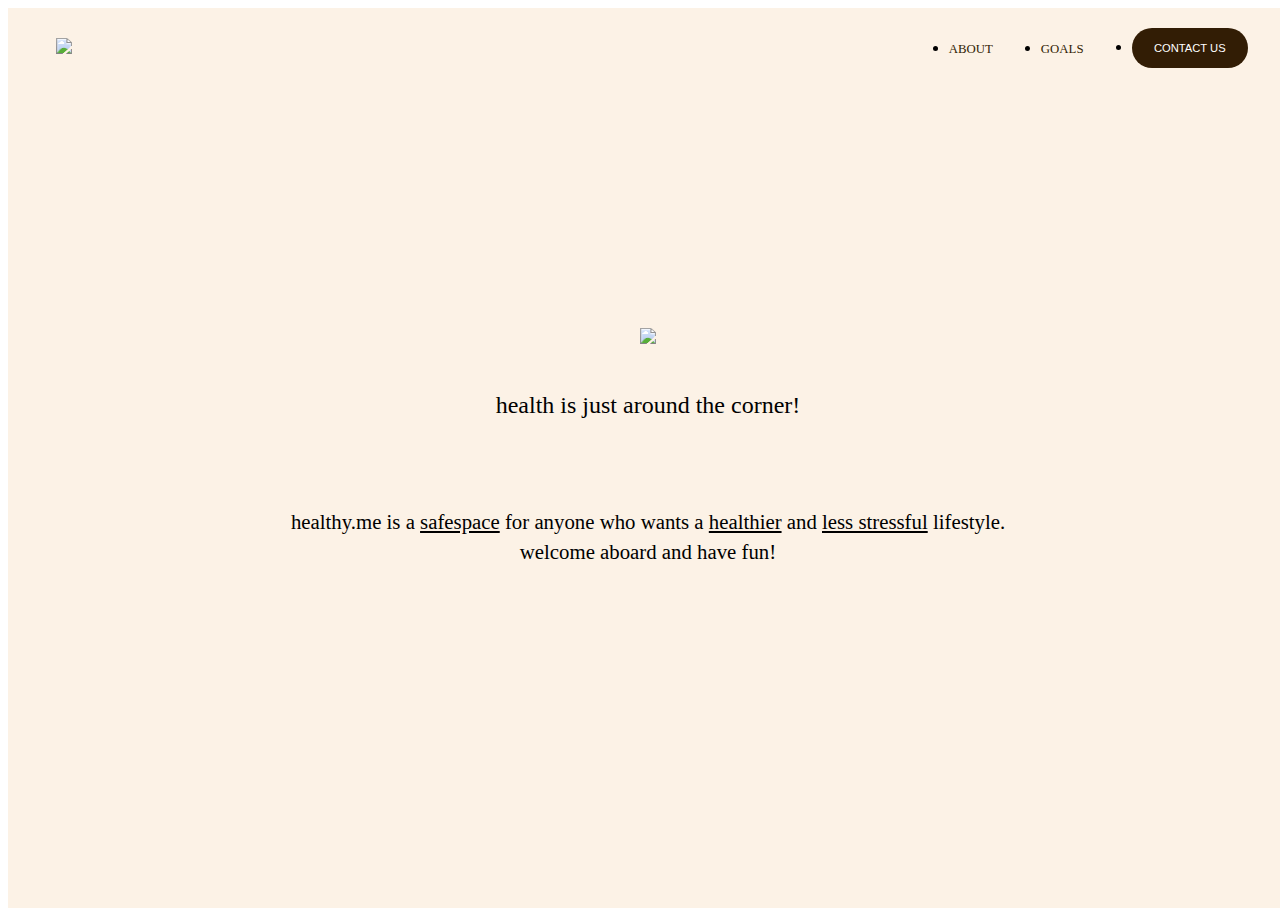
==== pages/index.html @ 5de5dff4 "feat(lp): navbar and hero section creation" ====
<!DOCTYPE html>
<html lang="pt-br">
  <head>
    <meta charset="UTF-8" />
    <meta http-equiv="X-UA-Compatible" content="IE=edge" />
    <meta name="viewport" content="width=device-width, initial-scale=1.0" />
    <link rel="stylesheet" type="text/css" href="../styles/styles.css" />
    <link rel="stylesheet" type="text/css" href="../styles/reset.css" />
    <link rel="preconnect" href="https://fonts.googleapis.com" />
    <link rel="preconnect" href="https://fonts.gstatic.com" crossorigin />
    <link
      href="https://fonts.googleapis.com/css2?family=Libre+Franklin:wght@100;200;300;400;500;600;700;800;900&display=swap"
      rel="stylesheet"
    />
    <link rel="icon" href="../assets/images/favicon.ico" type="image/x-icon">
    <title>healthy.me | better lifestyle</title>
  </head>
  <body>
    <nav class="navbar-landing-page">
      <div class="logo-container">
        <img class="logo-img" src="../assets/images/logo.png" />
      </div>
      <div class="nav-menu-container">
        <ul class="nav-menu-landing-page">
          <li class="nav-menu-item">
            <a>about</a>
          </li>
          <li class="nav-menu-item">
            <a>goals</a>
          </li>
          <li class="nav-menu-item">
            <button class="contact-btn">contact us</button>
          </li>
        </ul>
      </div>
    </nav>
    <!-- <hero class="hero-landing-page">
            <section class="main-left-side">
                <div class="main-content-left-side">
                    <h1>oi</h1>
                    
                </div>
            </section>
            <section class="main-right-side">
                <div class="main-content-right-side">
                    <img class="main-girl-img" src="../assets/images/girl-main.png" />
                 </div>
              </section>
    </hero> -->
    <section class="main-lp">
      <div class="main-content">
        <div class="title-main">
          <img src="../assets/images/cover.png" class="main-cover-img"/>
          <h2>health is just around the corner!</h2>
        </div>
        <div class="main-description">
          <p>healthy.me is a <strong class="bold-word">safespace</strong class="bold-word"> for anyone who wants a <strong class="bold-word">healthier</strong> and <strong class="bold-word">less stressful</strong> lifestyle. welcome aboard and have fun!</p>
        </div>
      </div>
    </section>
  </body>
</html>
---- styles/styles.css ----
:root {
  --color-white: #fff;
  --color-black: #000;
  --color-lighter-brown: #877560;
  --color-light-green-blueish: #c3d7e0;
  --color-light-blue: #89aad5;
  --color-beige: #fcf2e6;
  --color-brown: #321d05;
}

.hero-landing-page {
  width: 100%;
  height: 100vh;
  box-sizing: border-box;
  /* background-color: var(--color-white); */
  display: grid;
  grid-template-columns: 1fr 1fr;
}
.main-lp {
  height: 100vh;
  width: 100vw;
  display: flex;
  justify-content: center;
  align-items: center;
  background-color: var(--color-beige);
  background-image: url("../assets/images/plant1.png");
  background-repeat: no-repeat;
  background-position: left 5% bottom;
  background-size: 23rem auto;
}

.navbar-landing-page {
  position: fixed;
  width: 100vw;
  /* display: none; */
  background-color: var(--color-beige);
  height: 5rem;
  display: flex;
  justify-content: space-between;
  align-items: center;
}
.logo-container {
  width: auto;
}
.logo-img {
  width: auto;
  height: 2rem;
  cursor: pointer;
  margin-left: 3rem;
}
.nav-menu-container {
  display: flex;
  justify-content: end;
  margin-right: 2.5rem;
}
.nav-menu-landing-page {
  align-items: center;
  gap: 3rem;
  display: flex;
}

.nav-menu-item a {
  cursor: pointer;
  text-transform: uppercase;
  color: var(--color-brown);
  transition-duration: 200ms;
  font-weight: 400;
  font-size: 0.8rem;
}
.nav-menu-item a:hover {
  color: var(--color-lighter-brown);
  transition-duration: 200ms;
}
.contact-btn {
  border: none;
  background-color: var(--color-brown);
  color: var(--color-white);
  padding: 0.9rem 1.4rem 0.9rem 1.4rem;
  border-radius: 100px;
  cursor: pointer;
  text-transform: uppercase;
  font-size: 0.7rem;
}

.main-right-side {
  display: flex;
  align-items: center;
  justify-content: center;
  background-color: pink;
  max-width: 50vw;
  width: 100%;
  grid-column: 2;
}
.main-content-right-side {
  margin-top: 3rem;
}
.main-girl-img {
  height: 50rem;
  width: auto;
}
.main-left-side {
  height: 100%;
  grid-column: 1;
  max-width: 50vw;
  width: 100%;
  display: flex;
  align-items: center;
  justify-content: center;
  background-color: red;
}
.main-content-left-side {
  width: 100%;
  background-color: orange;
  width: fit-content;
}

.main-content {
    text-align: center;
}
.title-main {

  padding-bottom: 3rem;
}
.main-cover-img {
    max-width: 40rem;
    width: 100%;
    padding-bottom: 1.5rem;
    z-index: 9999;
}
.title-main h2 {
  font-weight: 500;
  font-size: 1.5rem;
}
.main-description {
    max-width: 45rem;
    width: 100%;
}
.main-description p {
    font-size: 1.3rem;
    line-height: 30px;
    font-weight: 300;
}
.plant1-img {
    max-width: 20rem;
    width: 100%;
    height: auto;
    object-fit: cover;
}
.plant1-container {
    position: absolute;
    z-index: 0;
}

.bold-word {
    text-decoration: underline;
}
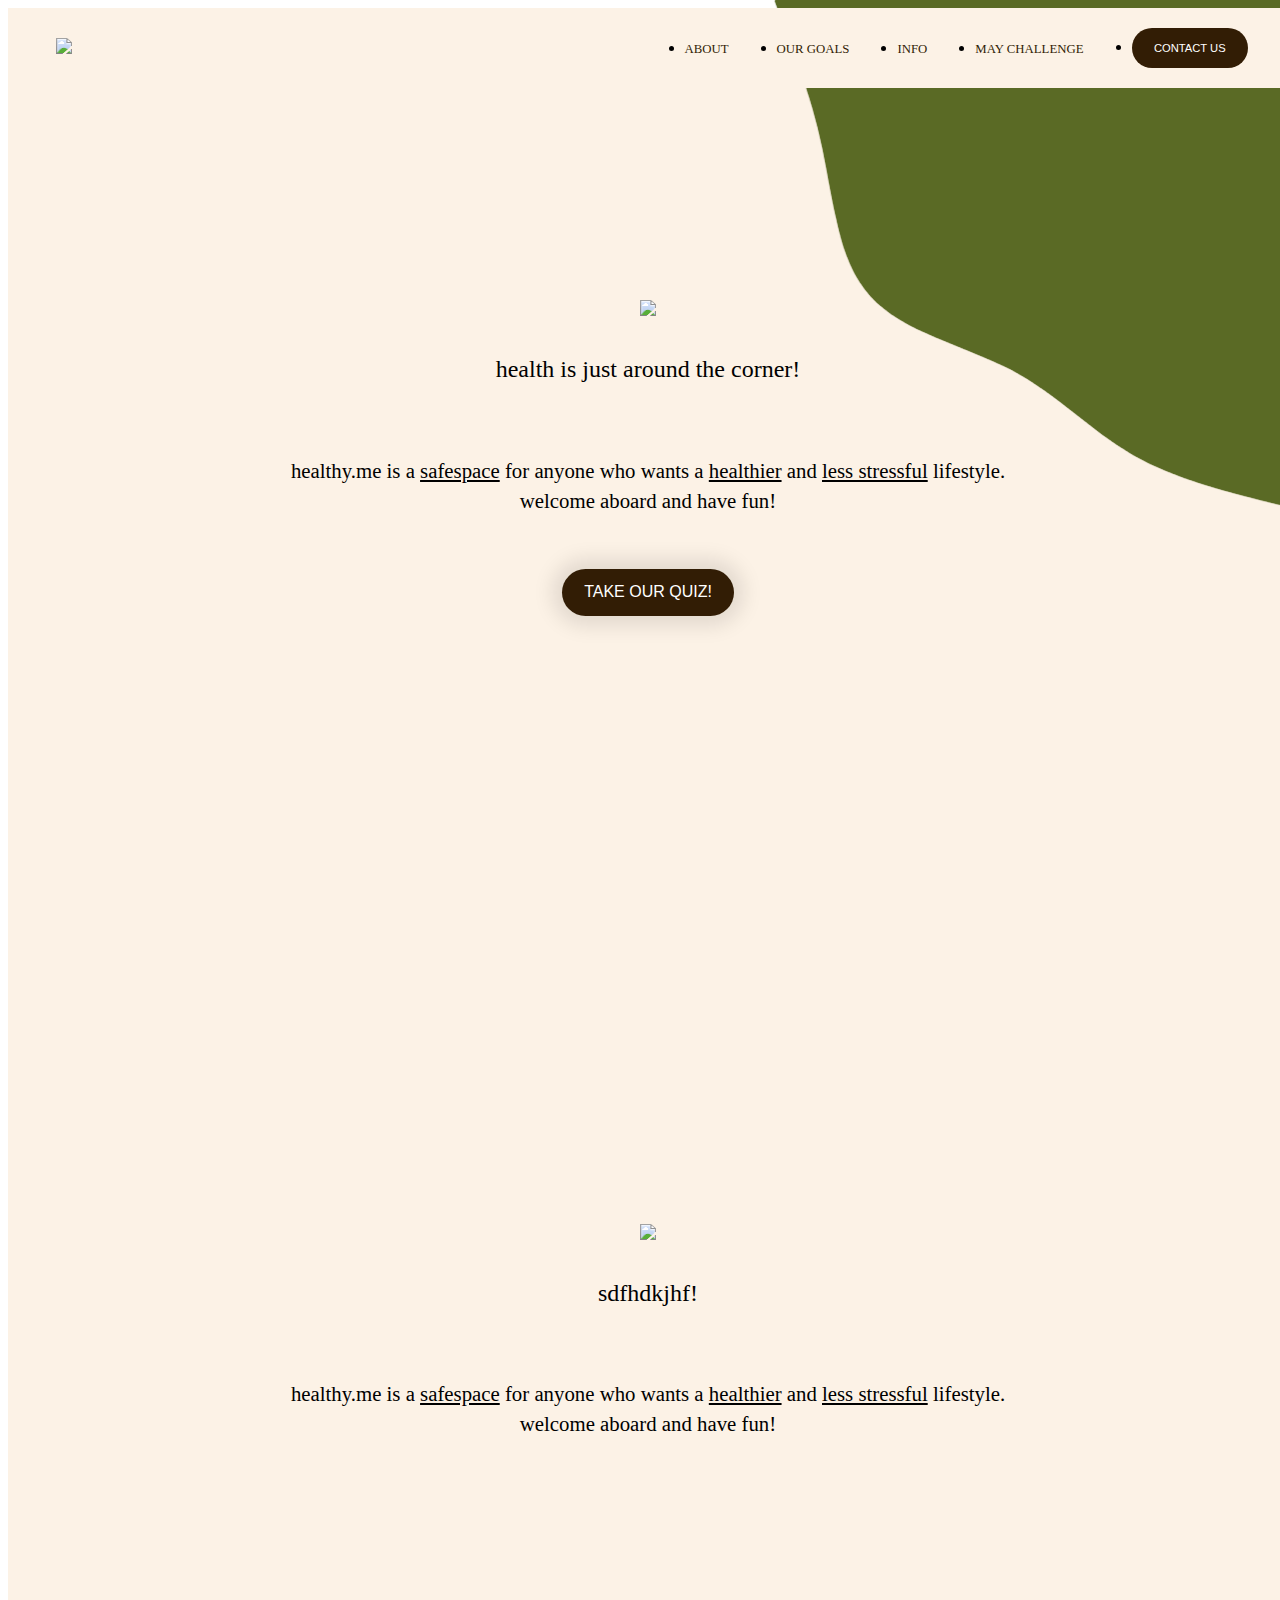
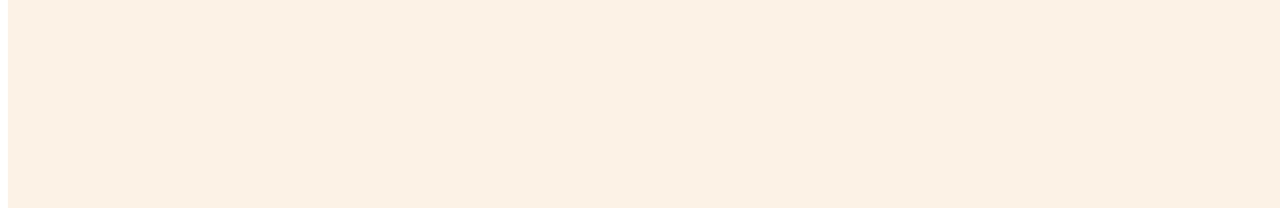
==== commit 88165546: "feat(lp): added new styles" ====
--- a/pages/index.html
+++ b/pages/index.html
@@ -18,19 +18,26 @@
   <body>
     <nav class="navbar-landing-page">
       <div class="logo-container">
-        <img class="logo-img" src="../assets/images/logo.png" />
+       <a href="#about-us"><img class="logo-img" src="../assets/images/logo.png" /></a> 
       </div>
       <div class="nav-menu-container">
         <ul class="nav-menu-landing-page">
           <li class="nav-menu-item">
-            <a>about</a>
+            <a href="#about-us">about</a>
           </li>
           <li class="nav-menu-item">
-            <a>goals</a>
+            <a href="#our-goals">our goals</a>
           </li>
           <li class="nav-menu-item">
-            <button class="contact-btn">contact us</button>
-          </li>
+              <a>info</a>
+            </li>
+            <li class="nav-menu-item">
+                <a>may challenge</a>
+            </li>
+            <li class="nav-menu-item">
+              <button class="contact-btn">contact us</button>
+            </li>
+          
         </ul>
       </div>
     </nav>
@@ -47,7 +54,8 @@
                  </div>
               </section>
     </hero> -->
-    <section class="main-lp">
+    <section class="main-lp" id="about-us">
+        <img src="../assets/images/blob.png" class="main-blob-img"/>
       <div class="main-content">
         <div class="title-main">
           <img src="../assets/images/cover.png" class="main-cover-img"/>
@@ -55,8 +63,20 @@
         </div>
         <div class="main-description">
           <p>healthy.me is a <strong class="bold-word">safespace</strong class="bold-word"> for anyone who wants a <strong class="bold-word">healthier</strong> and <strong class="bold-word">less stressful</strong> lifestyle. welcome aboard and have fun!</p>
+        <button id="quiz-btn" class="quiz-btn">take our quiz!</button>
         </div>
       </div>
     </section>
+    <section class="main-lp" id="our-goals">
+        <div class="main-content">
+          <div class="title-main">
+            <img src="../assets/images/cover.png" class="main-cover-img"/>
+            <h2>sdfhdkjhf!</h2>
+          </div>
+          <div class="main-description">
+            <p>healthy.me is a <strong class="bold-word">safespace</strong class="bold-word"> for anyone who wants a <strong class="bold-word">healthier</strong> and <strong class="bold-word">less stressful</strong> lifestyle. welcome aboard and have fun!</p>
+          </div>
+        </div>
+      </section>
   </body>
 </html>
--- a/styles/styles.css
+++ b/styles/styles.css
@@ -7,7 +7,9 @@
   --color-beige: #fcf2e6;
   --color-brown: #321d05;
 }
-
+html {
+    scroll-behavior: smooth;
+}
 .hero-landing-page {
   width: 100%;
   height: 100vh;
@@ -26,32 +28,41 @@
   background-image: url("../assets/images/plant1.png");
   background-repeat: no-repeat;
   background-position: left 5% bottom;
-  background-size: 23rem auto;
+  background-size: 20rem auto;
+  scroll-behavior: smooth;
+  user-select: none;
 }
 
 .navbar-landing-page {
   position: fixed;
-  width: 100vw;
+  width: 100%;
   /* display: none; */
   background-color: var(--color-beige);
   height: 5rem;
-  display: flex;
-  justify-content: space-between;
-  align-items: center;
+  display: grid;
+  grid-template-columns: auto 1fr;
+  /* justify-content: space-between; */
+  align-items: center;
+  z-index: 9999;
 }
 .logo-container {
   width: auto;
+  grid-column: 1;
+  position: absolute;
+  z-index: 9999;
 }
 .logo-img {
   width: auto;
   height: 2rem;
   cursor: pointer;
+  z-index: 9999;
   margin-left: 3rem;
 }
 .nav-menu-container {
   display: flex;
   justify-content: end;
   margin-right: 2.5rem;
+  grid-column: 2;
 }
 .nav-menu-landing-page {
   align-items: center;
@@ -66,6 +77,7 @@
   transition-duration: 200ms;
   font-weight: 400;
   font-size: 0.8rem;
+  text-decoration: none;
 }
 .nav-menu-item a:hover {
   color: var(--color-lighter-brown);
@@ -116,15 +128,15 @@
 
 .main-content {
     text-align: center;
+    
 }
 .title-main {
-
-  padding-bottom: 3rem;
+  padding-bottom: 2rem;
 }
 .main-cover-img {
     max-width: 40rem;
     width: 100%;
-    padding-bottom: 1.5rem;
+    padding-bottom: 1rem;
     z-index: 9999;
 }
 .title-main h2 {
@@ -139,12 +151,29 @@
     font-size: 1.3rem;
     line-height: 30px;
     font-weight: 300;
+    padding-bottom: 2rem;
+}
+.quiz-btn {
+    border: none;
+    background-color: var(--color-brown);
+    color: var(--color-white);
+    padding: 0.9rem 1.4rem 0.9rem 1.4rem;
+    border-radius: 100px;
+    cursor: pointer;
+    text-transform: uppercase;
+    font-size: 1rem;
+    box-shadow: 0 0 20px 10px rgba(0, 0, 0, 0.1);
+    transition-duration: 200ms;
+}
+.quiz-btn:hover {
+    transition-duration: 200ms;
+    transform:scale(.95)
 }
 .plant1-img {
     max-width: 20rem;
     width: 100%;
     height: auto;
-    object-fit: cover;
+    object-fit: contain;
 }
 .plant1-container {
     position: absolute;
@@ -153,4 +182,20 @@
 
 .bold-word {
     text-decoration: underline;
+}
+.guy-img {
+    max-width: 25rem;
+    width: 100%;
+    height: auto;
+    position: absolute;
+    bottom:10px;
+    right: 10px;
+    transform: rotateY(180deg);
+}
+
+.main-blob-img{
+    position: absolute;
+    top: 0;
+    right: 0;
+    z-index: 0;
 }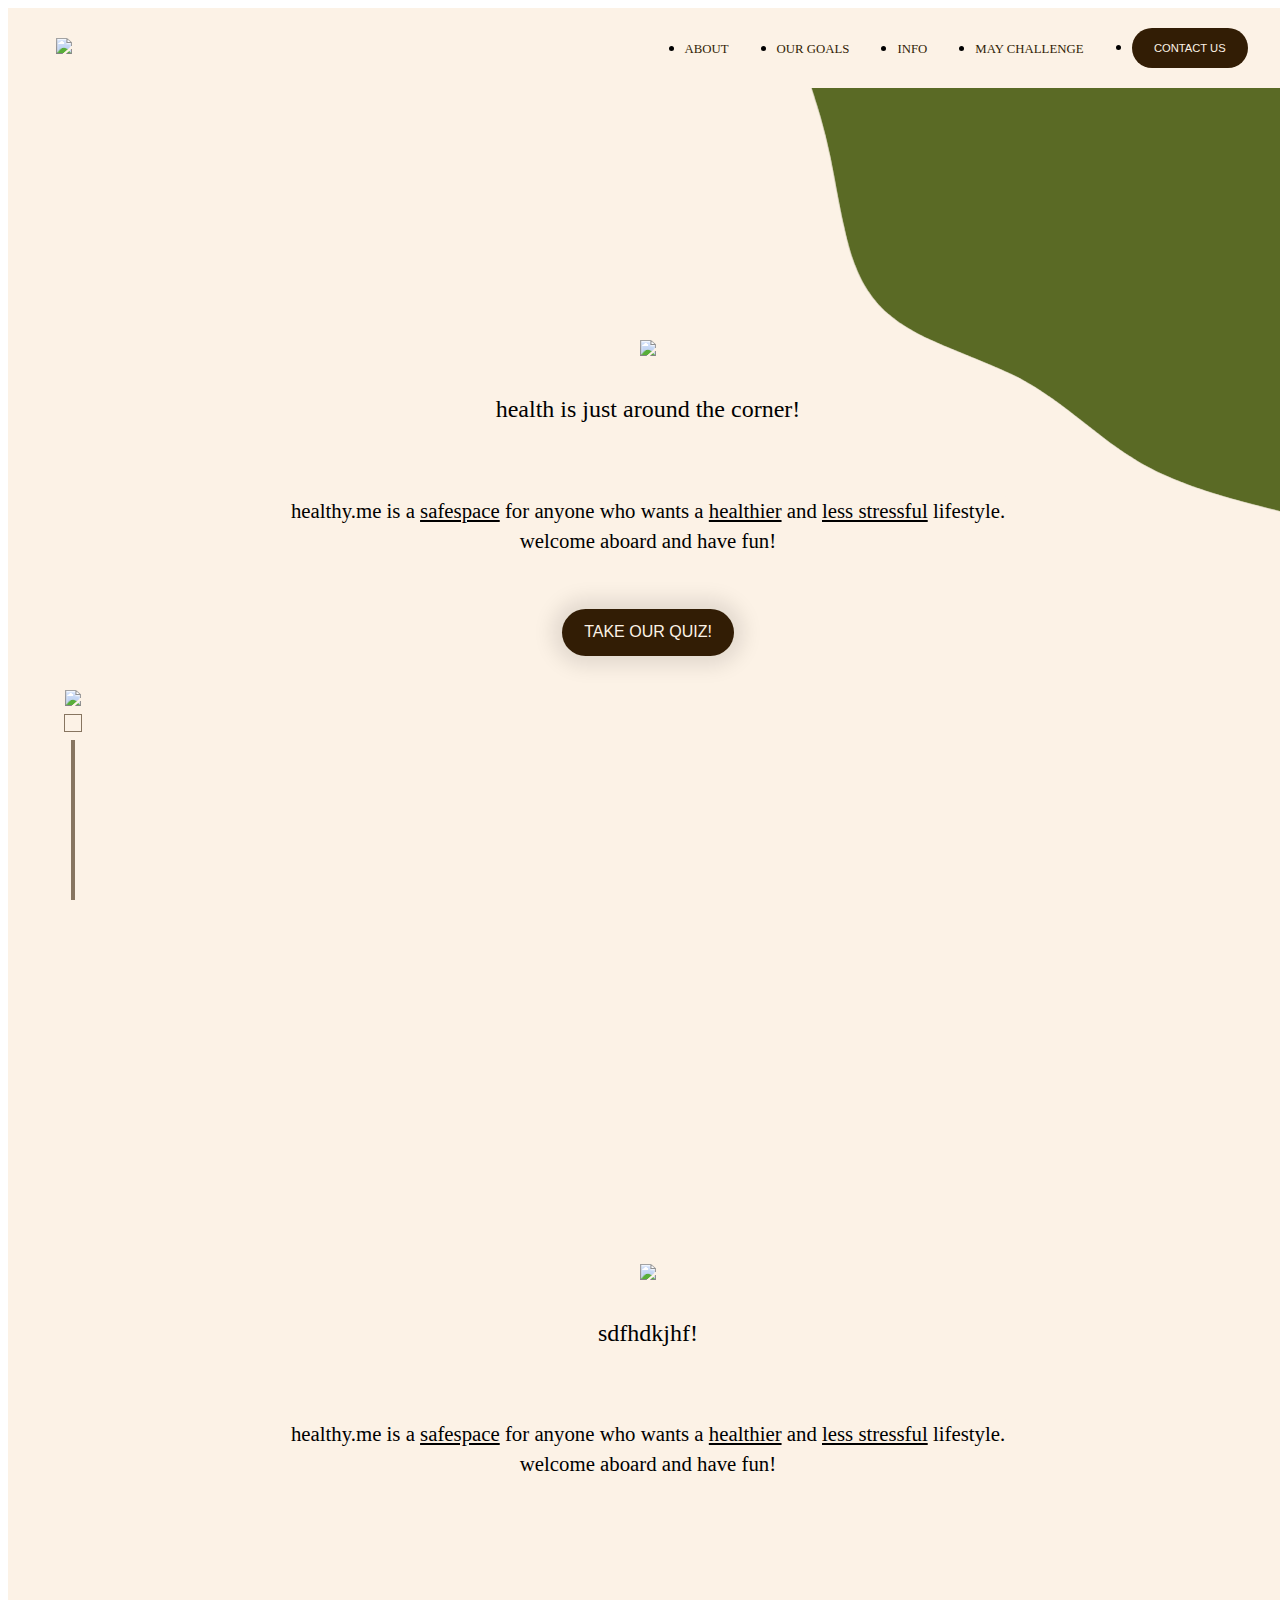
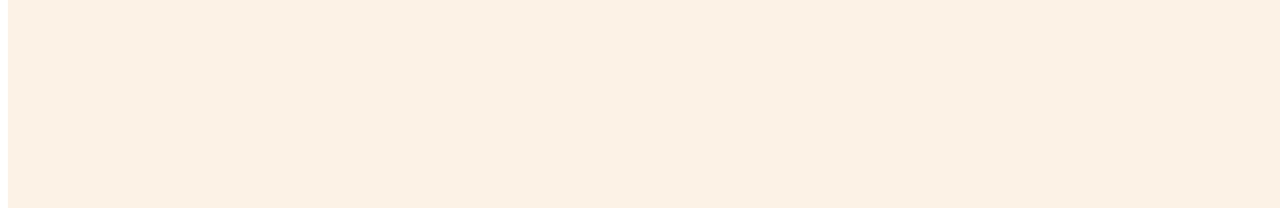
==== commit 6be00127: "feat(lp): created a settings component" ====
--- a/pages/index.html
+++ b/pages/index.html
@@ -16,32 +16,31 @@
     <title>healthy.me | better lifestyle</title>
   </head>
   <body>
-    <nav class="navbar-landing-page">
-      <div class="logo-container">
-       <a href="#about-us"><img class="logo-img" src="../assets/images/logo.png" /></a> 
-      </div>
-      <div class="nav-menu-container">
-        <ul class="nav-menu-landing-page">
-          <li class="nav-menu-item">
-            <a href="#about-us">about</a>
-          </li>
-          <li class="nav-menu-item">
-            <a href="#our-goals">our goals</a>
-          </li>
-          <li class="nav-menu-item">
-              <a>info</a>
-            </li>
-            <li class="nav-menu-item">
-                <a>may challenge</a>
-            </li>
-            <li class="nav-menu-item">
-              <button class="contact-btn">contact us</button>
-            </li>
-          
-        </ul>
-      </div>
-    </nav>
-    <!-- <hero class="hero-landing-page">
+      <nav class="navbar-landing-page">
+          <div class="logo-container">
+              <a href="#about-us"><img class="logo-img" src="../assets/images/logo.png" /></a> 
+            </div>
+            <div class="nav-menu-container">
+                <ul class="nav-menu-landing-page">
+                    <li class="nav-menu-item">
+                        <a href="#about-us">about</a>
+                    </li>
+                    <li class="nav-menu-item">
+                        <a href="#our-goals">our goals</a>
+                    </li>
+                    <li class="nav-menu-item">
+                        <a>info</a>
+                    </li>
+                    <li class="nav-menu-item">
+                        <a>may challenge</a>
+                    </li>
+                    <li class="nav-menu-item">
+                        <button class="contact-btn">contact us</button>
+                    </li>
+                </ul>
+            </div>
+        </nav>
+        <!-- <hero class="hero-landing-page">
             <section class="main-left-side">
                 <div class="main-content-left-side">
                     <h1>oi</h1>
@@ -51,32 +50,41 @@
             <section class="main-right-side">
                 <div class="main-content-right-side">
                     <img class="main-girl-img" src="../assets/images/girl-main.png" />
-                 </div>
-              </section>
-    </hero> -->
-    <section class="main-lp" id="about-us">
-        <img src="../assets/images/blob.png" class="main-blob-img"/>
-      <div class="main-content">
-        <div class="title-main">
-          <img src="../assets/images/cover.png" class="main-cover-img"/>
-          <h2>health is just around the corner!</h2>
-        </div>
-        <div class="main-description">
-          <p>healthy.me is a <strong class="bold-word">safespace</strong class="bold-word"> for anyone who wants a <strong class="bold-word">healthier</strong> and <strong class="bold-word">less stressful</strong> lifestyle. welcome aboard and have fun!</p>
-        <button id="quiz-btn" class="quiz-btn">take our quiz!</button>
-        </div>
-      </div>
-    </section>
-    <section class="main-lp" id="our-goals">
-        <div class="main-content">
-          <div class="title-main">
-            <img src="../assets/images/cover.png" class="main-cover-img"/>
-            <h2>sdfhdkjhf!</h2>
-          </div>
-          <div class="main-description">
-            <p>healthy.me is a <strong class="bold-word">safespace</strong class="bold-word"> for anyone who wants a <strong class="bold-word">healthier</strong> and <strong class="bold-word">less stressful</strong> lifestyle. welcome aboard and have fun!</p>
-          </div>
-        </div>
-      </section>
-  </body>
-</html>
+                </div>
+            </section>
+        </hero> -->
+        <section class="main-lp" id="about-us">
+            <div class="settings-container">
+                <img id="dark-btn" class="dark-btn" src="https://cdn.icon-icons.com/icons2/1674/PNG/512/moon_111148.png"/>
+                <img id="light-btn" class="light-btn" src="https://www.iconpacks.net/icons/2/free-sun-icon-3337-thumb.png"/>
+                <audio id="music" class="music" src="../assets/music/bg-music.mp3" preload="auto"></audio>
+                <button id="music-btn" class="music-btn"></button>
+                <div class="settings" ></div>
+            </div>
+            <img src="../assets/images/blob.png" class="main-blob-img"/>
+            <div class="main-content">
+                <div class="title-main">
+                    <img src="../assets/images/cover.png" class="main-cover-img"/>
+                    <h2>health is just around the corner!</h2>
+                </div>
+                <div class="main-description">
+                    <p>healthy.me is a <strong class="bold-word">safespace</strong class="bold-word"> for anyone who wants a <strong class="bold-word">healthier</strong> and <strong class="bold-word">less stressful</strong> lifestyle. welcome aboard and have fun!</p>
+                    <button id="quiz-btn" class="quiz-btn">take our quiz!</button>
+                </div>
+            </div>
+        </section>
+        <section class="main-lp" id="our-goals">
+            <div class="main-content">
+                <div class="title-main">
+                    <img src="../assets/images/cover.png" class="main-cover-img"/>
+                    <h2>sdfhdkjhf!</h2>
+                </div>
+                <div class="main-description">
+                    <p>healthy.me is a <strong class="bold-word">safespace</strong class="bold-word"> for anyone who wants a <strong class="bold-word">healthier</strong> and <strong class="bold-word">less stressful</strong> lifestyle. welcome aboard and have fun!</p>
+                </div>
+            </div>
+        </section>
+        <script src="../app.js"></script>
+    </body>
+    </html>
+    --- a/styles/styles.css
+++ b/styles/styles.css
@@ -8,7 +8,7 @@
   --color-brown: #321d05;
 }
 html {
-    scroll-behavior: smooth;
+  scroll-behavior: smooth;
 }
 .hero-landing-page {
   width: 100%;
@@ -21,6 +21,7 @@
 .main-lp {
   height: 100vh;
   width: 100vw;
+  position: relative;
   display: flex;
   justify-content: center;
   align-items: center;
@@ -44,11 +45,11 @@
   /* justify-content: space-between; */
   align-items: center;
   z-index: 9999;
+  gap: 2rem;
 }
 .logo-container {
   width: auto;
   grid-column: 1;
-  position: absolute;
   z-index: 9999;
 }
 .logo-img {
@@ -86,7 +87,7 @@
 .contact-btn {
   border: none;
   background-color: var(--color-brown);
-  color: var(--color-white);
+  color: var(--color-beige);
   padding: 0.9rem 1.4rem 0.9rem 1.4rem;
   border-radius: 100px;
   cursor: pointer;
@@ -127,75 +128,121 @@
 }
 
 .main-content {
-    text-align: center;
-    
+  text-align: center;
+  margin-top: 5rem;
 }
 .title-main {
   padding-bottom: 2rem;
+  position: relative;
 }
 .main-cover-img {
-    max-width: 40rem;
-    width: 100%;
-    padding-bottom: 1rem;
-    z-index: 9999;
+  max-width: 40rem;
+  width: 100%;
+  padding-bottom: 1rem;
+  z-index: 9999;
 }
 .title-main h2 {
   font-weight: 500;
   font-size: 1.5rem;
+  position: relative;
 }
 .main-description {
-    max-width: 45rem;
-    width: 100%;
+  max-width: 45rem;
+  width: 100%;
+  position: relative;
 }
 .main-description p {
-    font-size: 1.3rem;
-    line-height: 30px;
-    font-weight: 300;
-    padding-bottom: 2rem;
+  font-size: 1.3rem;
+  line-height: 30px;
+  font-weight: 300;
+  padding-bottom: 2rem;
+  background-color: var(--color-beige);
+  border-radius: 5px;
 }
 .quiz-btn {
-    border: none;
-    background-color: var(--color-brown);
-    color: var(--color-white);
-    padding: 0.9rem 1.4rem 0.9rem 1.4rem;
-    border-radius: 100px;
+  border: none;
+  background-color: var(--color-brown);
+  color: var(--color-beige);
+  padding: 0.9rem 1.4rem 0.9rem 1.4rem;
+  border-radius: 100px;
+  cursor: pointer;
+  text-transform: uppercase;
+  font-size: 1rem;
+  box-shadow: 0 0 20px 10px rgba(0, 0, 0, 0.1);
+  transition-duration: 200ms;
+}
+.quiz-btn:hover {
+  transition-duration: 200ms;
+  transform: scale(0.95);
+}
+.plant1-img {
+  max-width: 20rem;
+  width: 100%;
+  height: auto;
+  object-fit: contain;
+}
+.plant1-container {
+  position: absolute;
+  z-index: 0;
+}
+
+.bold-word {
+  text-decoration: underline;
+}
+.guy-img {
+  max-width: 25rem;
+  width: 100%;
+  height: auto;
+  position: absolute;
+  bottom: 10px;
+  right: 10px;
+  transform: rotateY(180deg);
+}
+
+.main-blob-img {
+  position: absolute;
+  top: 0;
+  right: 0;
+  object-fit: contain;
+}
+.music-btn {
+  background-color: var(--color-beige);
+  border: 1px solid var(--color-lighter-brown);
+  padding: 0.5rem 0.5rem 0.5rem 0.5rem;
+  color: var(--color-brown);
+  cursor: pointer;
+  background-image: url("https://cdn.icon-icons.com/icons2/2226/PNG/512/play_icon_134504.png");
+  background-repeat: no-repeat;
+  background-position: center;
+  background-size: 0.8rem auto;
+}
+
+.settings-container {
+  position: fixed;
+  bottom: 0;
+  left: 4rem;
+  z-index: 9999;
+  display: flex;
+  flex-direction: column;
+  align-items: center;
+  gap: .5rem;
+}
+
+.settings {
+  height: 10rem;
+  width: 0.3rem;
+  background-color: var(--color-lighter-brown);
+}
+
+.dark-btn {
+    width: 1rem;
+    height: auto;
     cursor: pointer;
-    text-transform: uppercase;
-    font-size: 1rem;
-    box-shadow: 0 0 20px 10px rgba(0, 0, 0, 0.1);
-    transition-duration: 200ms;
-}
-.quiz-btn:hover {
-    transition-duration: 200ms;
-    transform:scale(.95)
-}
-.plant1-img {
-    max-width: 20rem;
-    width: 100%;
+    display: block;
+}
+.light-btn {
+    display: none;
+    width: 1.1rem;
     height: auto;
-    object-fit: contain;
-}
-.plant1-container {
-    position: absolute;
-    z-index: 0;
-}
-
-.bold-word {
-    text-decoration: underline;
-}
-.guy-img {
-    max-width: 25rem;
-    width: 100%;
-    height: auto;
-    position: absolute;
-    bottom:10px;
-    right: 10px;
-    transform: rotateY(180deg);
-}
-
-.main-blob-img{
-    position: absolute;
-    top: 0;
-    right: 0;
-    z-index: 0;
-}+    cursor: pointer;
+}
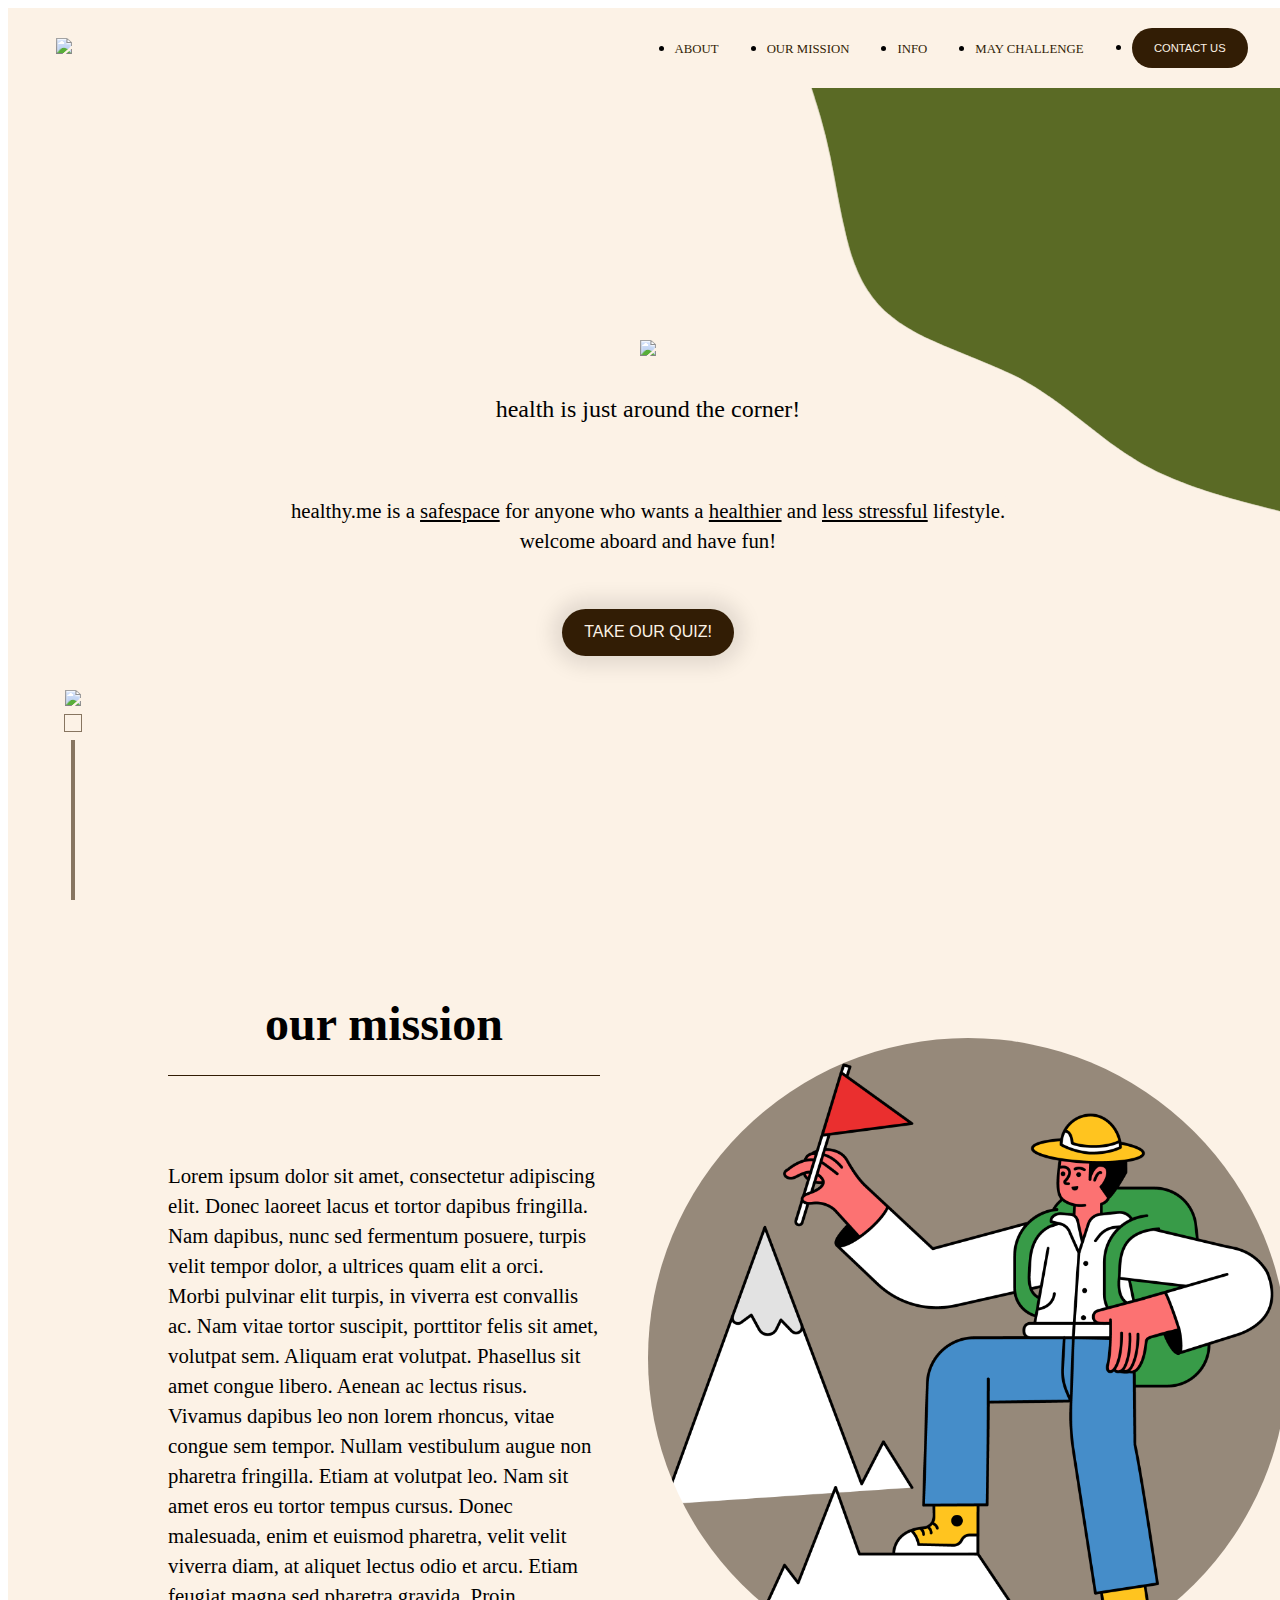
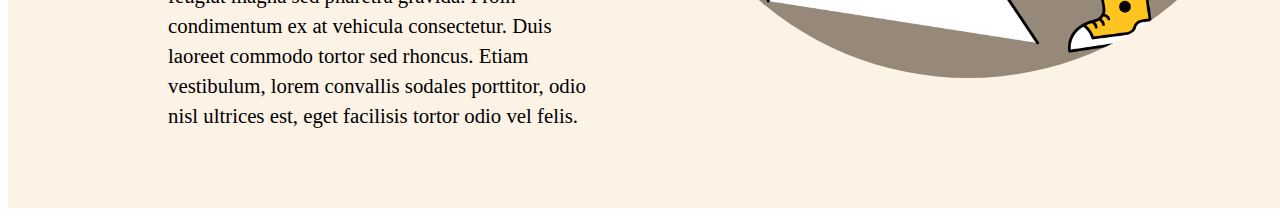
==== commit 7e5ee7b6: "Merge pull request #6 from isabelamuller/isa/ui" ====
--- a/pages/index.html
+++ b/pages/index.html
@@ -12,79 +12,102 @@
       href="https://fonts.googleapis.com/css2?family=Libre+Franklin:wght@100;200;300;400;500;600;700;800;900&display=swap"
       rel="stylesheet"
     />
-    <link rel="icon" href="../assets/images/favicon.ico" type="image/x-icon">
+    <link rel="icon" href="../assets/images/favicon.ico" type="image/x-icon" />
     <title>healthy.me | better lifestyle</title>
   </head>
   <body>
-      <nav class="navbar-landing-page">
-          <div class="logo-container">
-              <a href="#about-us"><img class="logo-img" src="../assets/images/logo.png" /></a> 
-            </div>
-            <div class="nav-menu-container">
-                <ul class="nav-menu-landing-page">
-                    <li class="nav-menu-item">
-                        <a href="#about-us">about</a>
-                    </li>
-                    <li class="nav-menu-item">
-                        <a href="#our-goals">our goals</a>
-                    </li>
-                    <li class="nav-menu-item">
-                        <a>info</a>
-                    </li>
-                    <li class="nav-menu-item">
-                        <a>may challenge</a>
-                    </li>
-                    <li class="nav-menu-item">
-                        <button class="contact-btn">contact us</button>
-                    </li>
-                </ul>
-            </div>
-        </nav>
-        <!-- <hero class="hero-landing-page">
-            <section class="main-left-side">
-                <div class="main-content-left-side">
-                    <h1>oi</h1>
-                    
-                </div>
-            </section>
-            <section class="main-right-side">
-                <div class="main-content-right-side">
-                    <img class="main-girl-img" src="../assets/images/girl-main.png" />
-                </div>
-            </section>
-        </hero> -->
-        <section class="main-lp" id="about-us">
-            <div class="settings-container">
-                <img id="dark-btn" class="dark-btn" src="https://cdn.icon-icons.com/icons2/1674/PNG/512/moon_111148.png"/>
-                <img id="light-btn" class="light-btn" src="https://www.iconpacks.net/icons/2/free-sun-icon-3337-thumb.png"/>
-                <audio id="music" class="music" src="../assets/music/bg-music.mp3" preload="auto"></audio>
-                <button id="music-btn" class="music-btn"></button>
-                <div class="settings" ></div>
-            </div>
-            <img src="../assets/images/blob.png" class="main-blob-img"/>
-            <div class="main-content">
-                <div class="title-main">
-                    <img src="../assets/images/cover.png" class="main-cover-img"/>
-                    <h2>health is just around the corner!</h2>
-                </div>
-                <div class="main-description">
-                    <p>healthy.me is a <strong class="bold-word">safespace</strong class="bold-word"> for anyone who wants a <strong class="bold-word">healthier</strong> and <strong class="bold-word">less stressful</strong> lifestyle. welcome aboard and have fun!</p>
-                    <button id="quiz-btn" class="quiz-btn">take our quiz!</button>
-                </div>
-            </div>
-        </section>
-        <section class="main-lp" id="our-goals">
-            <div class="main-content">
-                <div class="title-main">
-                    <img src="../assets/images/cover.png" class="main-cover-img"/>
-                    <h2>sdfhdkjhf!</h2>
-                </div>
-                <div class="main-description">
-                    <p>healthy.me is a <strong class="bold-word">safespace</strong class="bold-word"> for anyone who wants a <strong class="bold-word">healthier</strong> and <strong class="bold-word">less stressful</strong> lifestyle. welcome aboard and have fun!</p>
-                </div>
-            </div>
-        </section>
-        <script src="../app.js"></script>
-    </body>
-    </html>
-    +    <nav class="navbar-landing-page">
+      <div class="logo-container">
+        <a href="#about-us"
+          ><img class="logo-img" src="../assets/images/logo.png"
+        /></a>
+      </div>
+      <div class="nav-menu-container">
+        <ul class="nav-menu-landing-page">
+          <li class="nav-menu-item">
+            <a href="#about-us">about</a>
+          </li>
+          <li class="nav-menu-item">
+            <a href="#our-mission">our mission</a>
+          </li>
+          <li class="nav-menu-item">
+            <a>info</a>
+          </li>
+          <li class="nav-menu-item">
+            <a>may challenge</a>
+          </li>
+          <li class="nav-menu-item">
+            <button class="contact-btn">contact us</button>
+          </li>
+        </ul>
+      </div>
+    </nav>
+    <section class="main-lp" id="about-us">
+      <div class="settings-container">
+        <img
+          id="dark-btn"
+          class="dark-btn"
+          src="https://cdn.icon-icons.com/icons2/1674/PNG/512/moon_111148.png"
+        />
+        <img
+          id="light-btn"
+          class="light-btn"
+          src="https://www.iconpacks.net/icons/2/free-sun-icon-3337-thumb.png"
+        />
+        <audio
+          id="music"
+          class="music"
+          src="../assets/music/bg-music.mp3"
+          preload="auto"
+        ></audio>
+        <button id="music-btn" class="music-btn"></button>
+        <div class="settings"></div>
+      </div>
+      <img src="../assets/images/blob.png" class="main-blob-img" />
+      <div class="main-content">
+        <div class="title-main">
+          <img src="../assets/images/cover.png" class="main-cover-img" />
+          <h2>health is just around the corner!</h2>
+        </div>
+        <div class="main-description">
+          <p>
+            healthy.me is a <strong class="bold-word">safespace</strong> for
+            anyone who wants a <strong class="bold-word">healthier</strong> and
+            <strong class="bold-word">less stressful</strong> lifestyle. welcome
+            aboard and have fun!
+          </p>
+          <button id="quiz-btn" class="quiz-btn">take our quiz!</button>
+        </div>
+      </div>
+    </section>
+    <section class="mission-page" id="our-mission">
+      <div class="mission-left-side">
+        <div class="mission-content">
+            <h1>our mission</h1>
+            <p>
+              Lorem ipsum dolor sit amet, consectetur adipiscing elit. Donec laoreet
+              lacus et tortor dapibus fringilla. Nam dapibus, nunc sed fermentum
+              posuere, turpis velit tempor dolor, a ultrices quam elit a orci. Morbi
+              pulvinar elit turpis, in viverra est convallis ac. Nam vitae tortor
+              suscipit, porttitor felis sit amet, volutpat sem. Aliquam erat
+              volutpat. Phasellus sit amet congue libero. Aenean ac lectus risus.
+              Vivamus dapibus leo non lorem rhoncus, vitae congue sem tempor. Nullam
+              vestibulum augue non pharetra fringilla. Etiam at volutpat leo. Nam
+              sit amet eros eu tortor tempus cursus. Donec malesuada, enim et
+              euismod pharetra, velit velit viverra diam, at aliquet lectus odio et
+              arcu. Etiam feugiat magna sed pharetra gravida. Proin condimentum ex
+              at vehicula consectetur. Duis laoreet commodo tortor sed rhoncus.
+              Etiam vestibulum, lorem convallis sodales porttitor, odio nisl
+              ultrices est, eget facilisis tortor odio vel felis.
+            </p>
+        </div>
+      </div>
+      <div class="mission-right-side">
+        <div class="mission-img-container">
+            <!-- <img src="../assets/images/mission2.png" class="mission-right-img"/> -->
+        </div>
+      </div>
+    </section>
+    <script src="../app.js"></script>
+  </body>
+</html>
--- a/styles/styles.css
+++ b/styles/styles.css
@@ -2,21 +2,12 @@
   --color-white: #fff;
   --color-black: #000;
   --color-lighter-brown: #877560;
-  --color-light-green-blueish: #c3d7e0;
-  --color-light-blue: #89aad5;
+  --color-even-lighter-brown: #96897a;
   --color-beige: #fcf2e6;
   --color-brown: #321d05;
 }
 html {
   scroll-behavior: smooth;
-}
-.hero-landing-page {
-  width: 100%;
-  height: 100vh;
-  box-sizing: border-box;
-  /* background-color: var(--color-white); */
-  display: grid;
-  grid-template-columns: 1fr 1fr;
 }
 .main-lp {
   height: 100vh;
@@ -30,19 +21,16 @@
   background-repeat: no-repeat;
   background-position: left 5% bottom;
   background-size: 20rem auto;
-  scroll-behavior: smooth;
   user-select: none;
 }
 
 .navbar-landing-page {
   position: fixed;
   width: 100%;
-  /* display: none; */
   background-color: var(--color-beige);
   height: 5rem;
   display: grid;
   grid-template-columns: auto 1fr;
-  /* justify-content: space-between; */
   align-items: center;
   z-index: 9999;
   gap: 2rem;
@@ -70,7 +58,6 @@
   gap: 3rem;
   display: flex;
 }
-
 .nav-menu-item a {
   cursor: pointer;
   text-transform: uppercase;
@@ -94,39 +81,6 @@
   text-transform: uppercase;
   font-size: 0.7rem;
 }
-
-.main-right-side {
-  display: flex;
-  align-items: center;
-  justify-content: center;
-  background-color: pink;
-  max-width: 50vw;
-  width: 100%;
-  grid-column: 2;
-}
-.main-content-right-side {
-  margin-top: 3rem;
-}
-.main-girl-img {
-  height: 50rem;
-  width: auto;
-}
-.main-left-side {
-  height: 100%;
-  grid-column: 1;
-  max-width: 50vw;
-  width: 100%;
-  display: flex;
-  align-items: center;
-  justify-content: center;
-  background-color: red;
-}
-.main-content-left-side {
-  width: 100%;
-  background-color: orange;
-  width: fit-content;
-}
-
 .main-content {
   text-align: center;
   margin-top: 5rem;
@@ -225,24 +179,91 @@
   display: flex;
   flex-direction: column;
   align-items: center;
-  gap: .5rem;
+  gap: 0.5rem;
 }
 
 .settings {
   height: 10rem;
-  width: 0.3rem;
+  width: 0.2rem;
   background-color: var(--color-lighter-brown);
 }
 
 .dark-btn {
-    width: 1rem;
+  width: 1rem;
+  height: auto;
+  cursor: pointer;
+  display: block;
+}
+.light-btn {
+  display: none;
+  width: 1.1rem;
+  height: auto;
+  cursor: pointer;
+}
+.mission-page {
+    height: 100vh;
+    width: 100vw;
+    position: relative;
+    display: grid;
+    justify-content: center;
+    align-items: center;
+    grid-template-columns: 1fr 1fr;
+    gap: 3rem;
+    background-color: var(--color-beige);
+    user-select: none;
+}
+.mission-left-side {
+    grid-column: 1;
+    height: 100%;
+    text-align: center;
+    display: flex;
+    flex-direction: column;
+    justify-content: center;
+    align-items: center;
+}
+.mission-content {
+    padding-left: 10rem;
+    gap: 2rem;
+    display: flex;
+    flex-direction: column;
+    justify-content: center;
+    align-items: center;
+}
+.mission-content h1 {
+    font-size: 3rem;
+    width: 100%;
+    padding-bottom: 1.5rem;
+    border-bottom: 1px solid var(--color-brown);
+}
+.mission-content p {
+    font-size: 1.3rem;
+    max-width: 40rem;
+    line-height: 30px;
+    text-align: left;
+}
+.mission-right-side {
+    grid-column: 2;
+    height: 100%;
+    display: flex;
+    flex-direction: column;
+    justify-content: center;
+    align-items: center;
+
+}
+.mission-img-container {
+    height: 40rem;
+    width: 40rem;
+    background-color: var(--color-even-lighter-brown);
+    border-radius: 50%;
+    background-image: url("../assets/images/mission2.png");
+    background-repeat: no-repeat;
+    background-size: 40rem auto;
+    background-position: center;
+}
+.mission-right-img {
+    object-fit: cover;
+    max-width: 40rem;
+    width: 100%;
     height: auto;
-    cursor: pointer;
-    display: block;
-}
-.light-btn {
-    display: none;
-    width: 1.1rem;
-    height: auto;
-    cursor: pointer;
-}
+    right: 3rem;
+}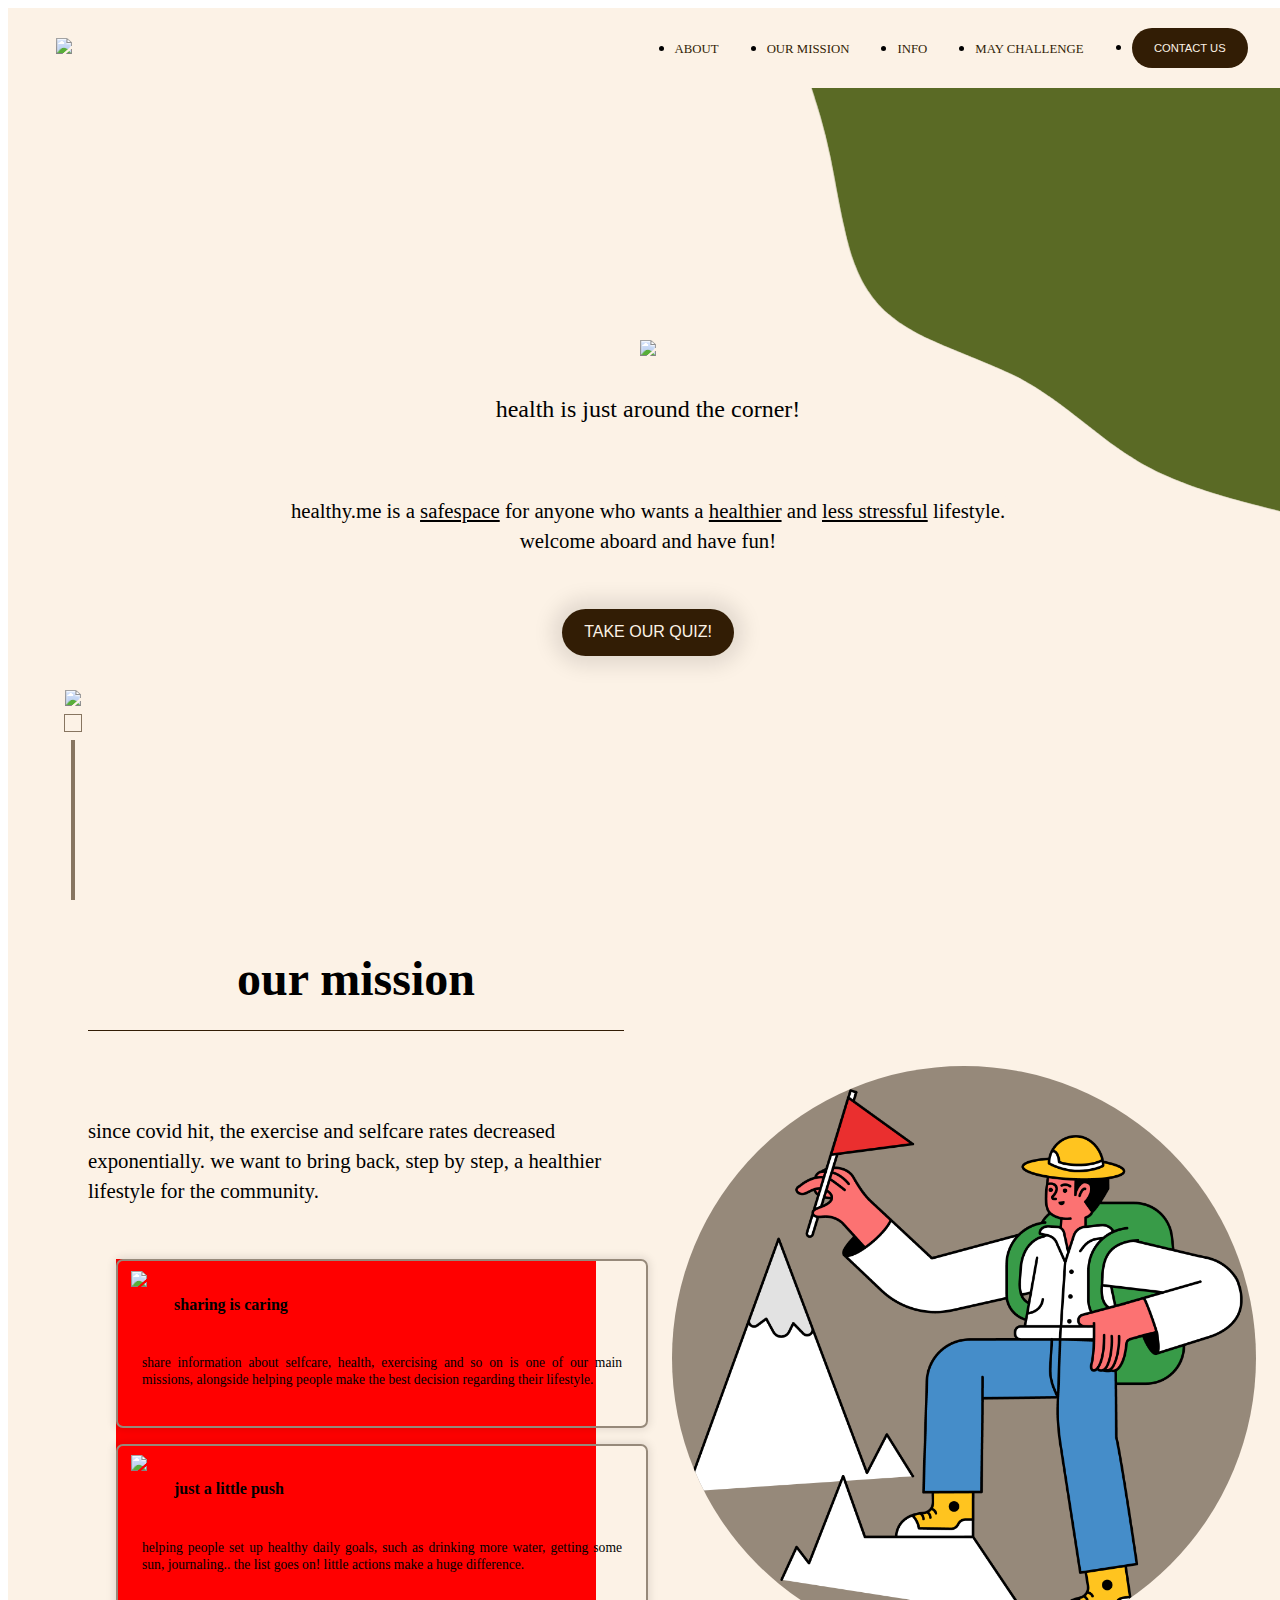
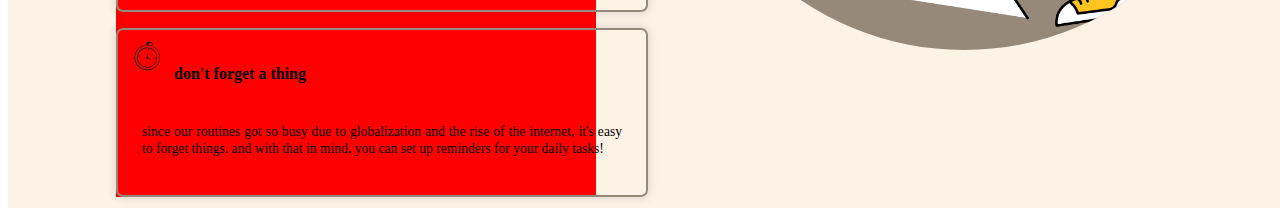
==== commit 6e6ea545: "feat(mp): literally a bunch of random stuff" ====
--- a/pages/index.html
+++ b/pages/index.html
@@ -83,28 +83,49 @@
     <section class="mission-page" id="our-mission">
       <div class="mission-left-side">
         <div class="mission-content">
-            <h1>our mission</h1>
-            <p>
-              Lorem ipsum dolor sit amet, consectetur adipiscing elit. Donec laoreet
-              lacus et tortor dapibus fringilla. Nam dapibus, nunc sed fermentum
-              posuere, turpis velit tempor dolor, a ultrices quam elit a orci. Morbi
-              pulvinar elit turpis, in viverra est convallis ac. Nam vitae tortor
-              suscipit, porttitor felis sit amet, volutpat sem. Aliquam erat
-              volutpat. Phasellus sit amet congue libero. Aenean ac lectus risus.
-              Vivamus dapibus leo non lorem rhoncus, vitae congue sem tempor. Nullam
-              vestibulum augue non pharetra fringilla. Etiam at volutpat leo. Nam
-              sit amet eros eu tortor tempus cursus. Donec malesuada, enim et
-              euismod pharetra, velit velit viverra diam, at aliquet lectus odio et
-              arcu. Etiam feugiat magna sed pharetra gravida. Proin condimentum ex
-              at vehicula consectetur. Duis laoreet commodo tortor sed rhoncus.
-              Etiam vestibulum, lorem convallis sodales porttitor, odio nisl
-              ultrices est, eget facilisis tortor odio vel felis.
-            </p>
+          <h1 class="mission-title">our mission</h1>
+          <p class="mission-description">
+            since covid hit, the exercise and selfcare rates decreased
+            exponentially. we want to bring back, step by step, a healthier
+            lifestyle for the community. 
+          </p>
+          <div class="cards-container">
+            <div class="card">
+              <img src="../assets/images/megaphone.png" class="mission-icon"/>
+              <div class="card-title">
+                <h1>sharing is caring</h1>
+              </div>
+                <p class="card-description">share information about selfcare, health, exercising and so on is one of our
+                  main missions, alongside helping people make the best decision regarding
+                  their lifestyle.
+                </p>
+            </div>
+            <div class="card">
+              <img src="../assets/images/goals.png" class="mission-icon"/>
+              <div class="card-title">
+                <h1>just a little push</h1>
+              </div>
+              <p class="card-description">helping people set up healthy daily goals, such as 
+                drinking more water, getting some sun, journaling.. the list goes on! little 
+                actions make a huge difference.
+              </p>
+            </div>
+            <div class="card">
+              <img src="../assets/images/clock.png" class="mission-icon"/>
+              <div class="card-title">
+                <h1>don't forget a thing</h1>
+              </div>
+              <p class="card-description">since our routines got so busy due to globalization and 
+                the rise of the internet, it's easy to forget things. and with that in mind, you can 
+                set up reminders for your daily tasks!
+              </p>
+            </div>
+          </div>
         </div>
       </div>
       <div class="mission-right-side">
         <div class="mission-img-container">
-            <!-- <img src="../assets/images/mission2.png" class="mission-right-img"/> -->
+          <div class="mission-img"></div>
         </div>
       </div>
     </section>
--- a/styles/styles.css
+++ b/styles/styles.css
@@ -9,6 +9,7 @@
 html {
   scroll-behavior: smooth;
 }
+
 .main-lp {
   height: 100vh;
   width: 100vw;
@@ -35,11 +36,13 @@
   z-index: 9999;
   gap: 2rem;
 }
+
 .logo-container {
   width: auto;
   grid-column: 1;
   z-index: 9999;
 }
+
 .logo-img {
   width: auto;
   height: 2rem;
@@ -47,17 +50,20 @@
   z-index: 9999;
   margin-left: 3rem;
 }
+
 .nav-menu-container {
   display: flex;
   justify-content: end;
   margin-right: 2.5rem;
   grid-column: 2;
 }
+
 .nav-menu-landing-page {
   align-items: center;
   gap: 3rem;
   display: flex;
 }
+
 .nav-menu-item a {
   cursor: pointer;
   text-transform: uppercase;
@@ -67,10 +73,12 @@
   font-size: 0.8rem;
   text-decoration: none;
 }
+
 .nav-menu-item a:hover {
   color: var(--color-lighter-brown);
   transition-duration: 200ms;
 }
+
 .contact-btn {
   border: none;
   background-color: var(--color-brown);
@@ -81,30 +89,36 @@
   text-transform: uppercase;
   font-size: 0.7rem;
 }
+
 .main-content {
   text-align: center;
   margin-top: 5rem;
 }
+
 .title-main {
   padding-bottom: 2rem;
   position: relative;
 }
+
 .main-cover-img {
   max-width: 40rem;
   width: 100%;
   padding-bottom: 1rem;
   z-index: 9999;
 }
+
 .title-main h2 {
   font-weight: 500;
   font-size: 1.5rem;
   position: relative;
 }
+
 .main-description {
   max-width: 45rem;
   width: 100%;
   position: relative;
 }
+
 .main-description p {
   font-size: 1.3rem;
   line-height: 30px;
@@ -113,6 +127,7 @@
   background-color: var(--color-beige);
   border-radius: 5px;
 }
+
 .quiz-btn {
   border: none;
   background-color: var(--color-brown);
@@ -125,6 +140,7 @@
   box-shadow: 0 0 20px 10px rgba(0, 0, 0, 0.1);
   transition-duration: 200ms;
 }
+
 .quiz-btn:hover {
   transition-duration: 200ms;
   transform: scale(0.95);
@@ -201,69 +217,121 @@
   cursor: pointer;
 }
 .mission-page {
-    height: 100vh;
-    width: 100vw;
-    position: relative;
-    display: grid;
-    justify-content: center;
-    align-items: center;
-    grid-template-columns: 1fr 1fr;
-    gap: 3rem;
-    background-color: var(--color-beige);
-    user-select: none;
+  height: 100vh;
+  width: 100vw;
+  position: relative;
+  display: grid;
+  justify-content: center;
+  align-items: center;
+  grid-template-columns: 1fr 1fr;
+  gap: 3rem;
+  background-color: var(--color-beige);
+  user-select: none;
 }
 .mission-left-side {
-    grid-column: 1;
-    height: 100%;
-    text-align: center;
-    display: flex;
-    flex-direction: column;
-    justify-content: center;
-    align-items: center;
+  grid-column: 1;
+  height: 100%;
+  text-align: center;
+  display: flex;
+  flex-direction: column;
+  justify-content: center;
+  align-items: center;
 }
 .mission-content {
-    padding-left: 10rem;
-    gap: 2rem;
-    display: flex;
-    flex-direction: column;
-    justify-content: center;
-    align-items: center;
-}
-.mission-content h1 {
-    font-size: 3rem;
-    width: 100%;
-    padding-bottom: 1.5rem;
-    border-bottom: 1px solid var(--color-brown);
-}
-.mission-content p {
-    font-size: 1.3rem;
-    max-width: 40rem;
-    line-height: 30px;
-    text-align: left;
+  padding-left: 5rem;
+  gap: 2rem;
+  display: flex;
+  flex-direction: column;
+  justify-content: center;
+  align-items: center;
+}
+.mission-title {
+  font-size: 3rem;
+  width: 100%;
+  padding-bottom: 1.5rem;
+  border-bottom: 1px solid var(--color-brown);
+}
+.mission-description {
+  font-size: 1.3rem;
+  max-width: 40rem;
+  line-height: 30px;
+  text-align: left;
 }
 .mission-right-side {
-    grid-column: 2;
-    height: 100%;
-    display: flex;
-    flex-direction: column;
-    justify-content: center;
-    align-items: center;
-
+  grid-column: 2;
+  height: 100%;
+  display: flex;
+  flex-direction: column;
+  justify-content: center;
+  align-items: center;
+  padding-right: 2rem;
 }
 .mission-img-container {
-    height: 40rem;
-    width: 40rem;
-    background-color: var(--color-even-lighter-brown);
-    border-radius: 50%;
-    background-image: url("../assets/images/mission2.png");
-    background-repeat: no-repeat;
-    background-size: 40rem auto;
-    background-position: center;
-}
-.mission-right-img {
-    object-fit: cover;
-    max-width: 40rem;
-    width: 100%;
-    height: auto;
-    right: 3rem;
+  background-color: var(--color-even-lighter-brown);
+  border-radius: 50%;
+  max-width: 40rem;
+  width: 100%;
+  overflow: hidden;
+  position: relative;
+}
+.mission-img-container::before {
+  content: "";
+  display: block;
+  padding-top: 100%;
+}
+.mission-img {
+  position: absolute;
+  top: 0;
+  left: 0;
+  right: 0;
+  bottom: 0;
+  background-image: url("../assets/images/mission2.png");
+  background-repeat: no-repeat;
+  background-size: cover;
+  background-position: center;
+}
+.cards-container {
+  display: grid;
+  grid-template-columns: 1fr;
+  max-width:30rem;
+  background-color: red;
+  width: 100%;
+  gap:1rem;
+}
+
+.card {
+  padding: 1.5rem 1.5rem 1.5rem 1.5rem;
+  width: 100%;
+  height: auto;
+  position: relative;
+  border: 2px solid var(--color-even-lighter-brown);
+  display: flex;
+  flex-direction: column;
+  border-radius: 7px;
+  box-shadow: 0 0 9px 1.5px rgba(0, 0, 0, 0.1);
+  /* margin-bottom: 1rem; */
+}
+.card-title {
+  width: 100%;
+  display: flex;
+  justify-content: start;
+  padding-bottom: 1rem;
+  padding-left: 2rem;
+}
+.card-title h1 {
+  font-size: 1rem;
+  font-weight: 600;
+}
+.card-description {
+  font-size: .85rem;
+  text-align: justify;
+  line-height: 17px;
+  width: 100%;
+}
+.mission-icon {
+  width: 2rem;
+  height: auto;
+  position: absolute;
+  top: .6rem;
+  left: .8rem;
 }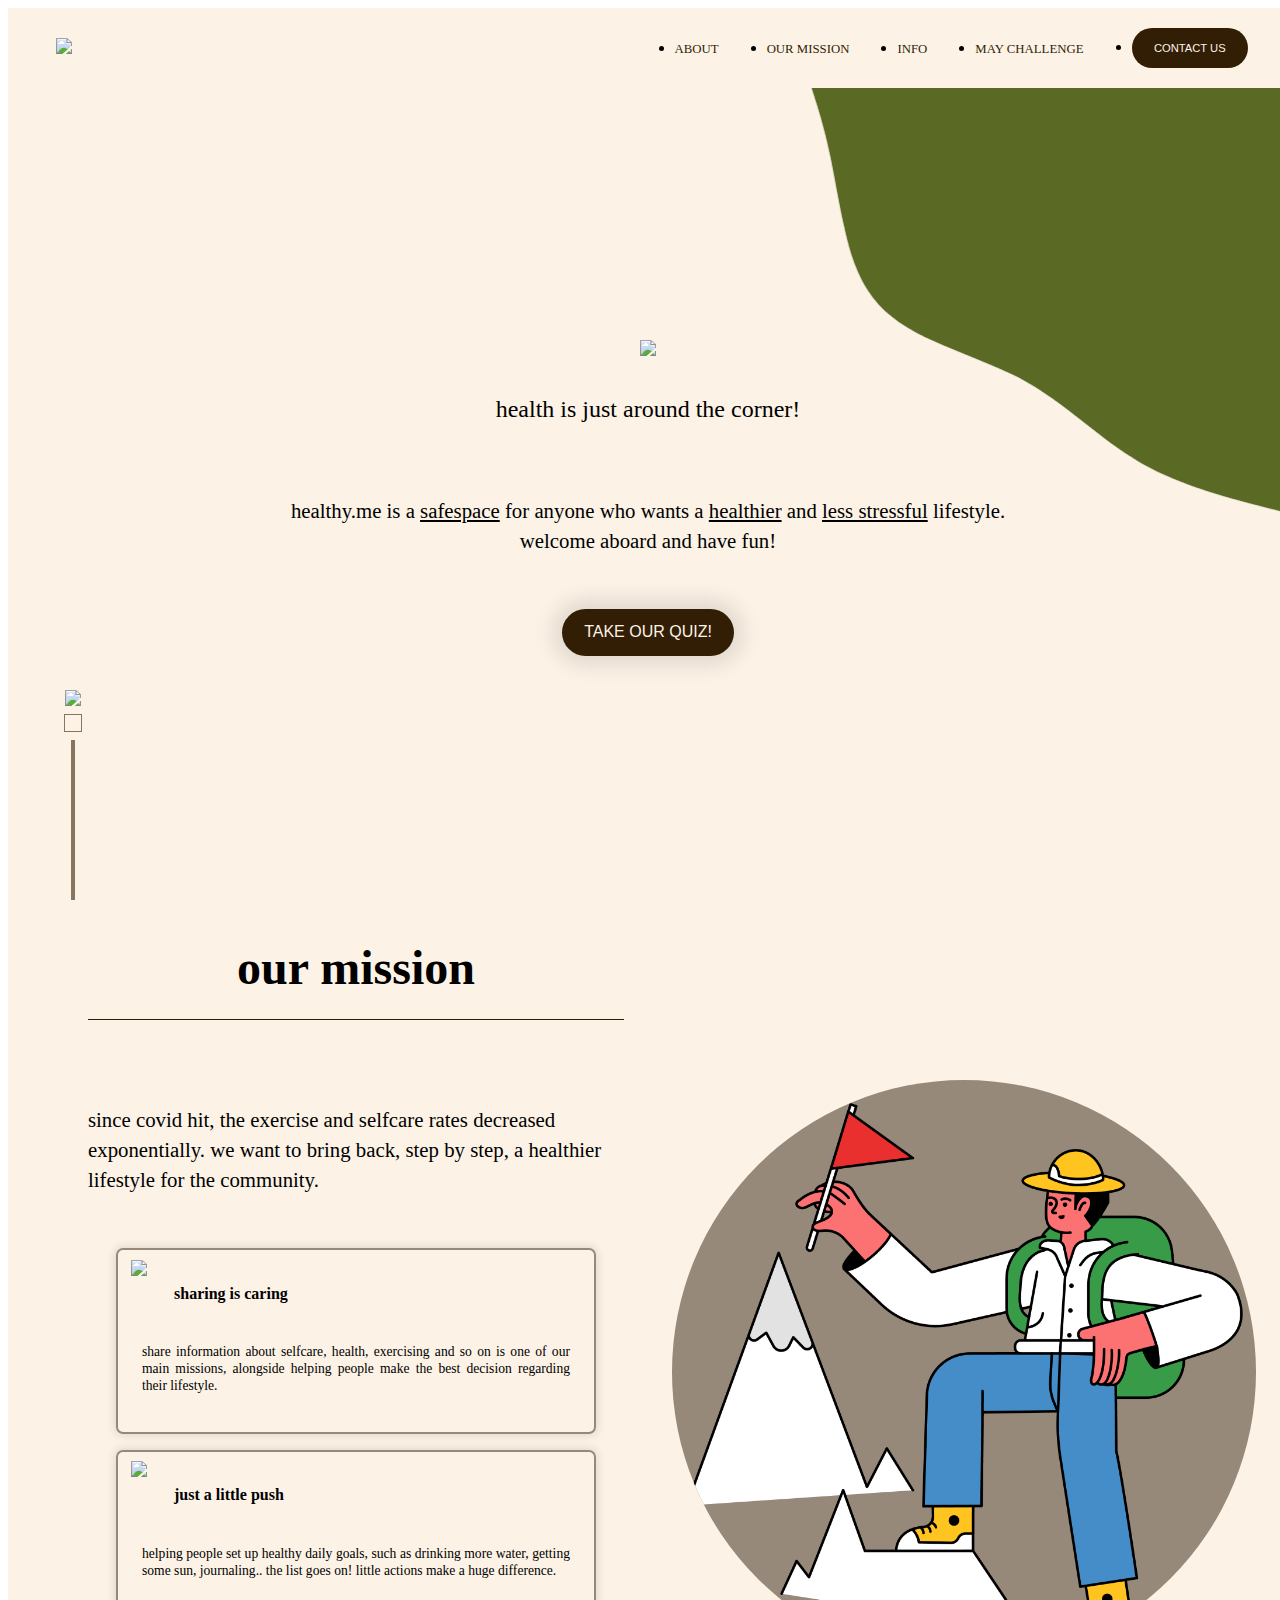
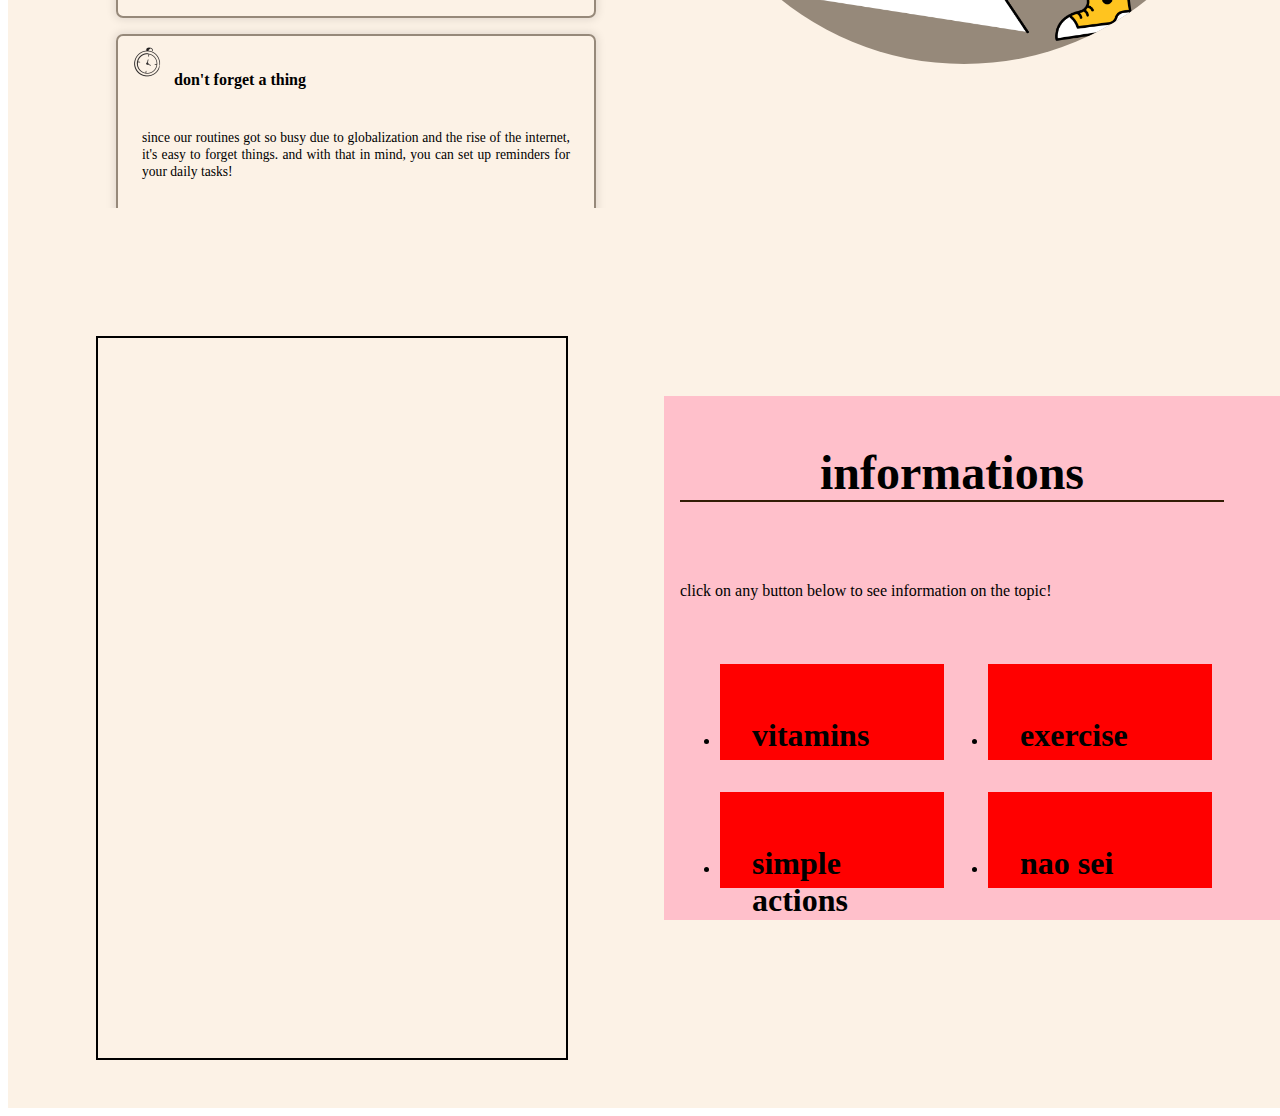
==== commit c1e110d1: "feat(ip): some tweaks" ====
--- a/pages/index.html
+++ b/pages/index.html
@@ -31,7 +31,7 @@
             <a href="#our-mission">our mission</a>
           </li>
           <li class="nav-menu-item">
-            <a>info</a>
+            <a href="#info-page">info</a>
           </li>
           <li class="nav-menu-item">
             <a>may challenge</a>
@@ -87,38 +87,46 @@
           <p class="mission-description">
             since covid hit, the exercise and selfcare rates decreased
             exponentially. we want to bring back, step by step, a healthier
-            lifestyle for the community. 
+            lifestyle for the community.
           </p>
           <div class="cards-container">
-            <div class="card">
-              <img src="../assets/images/megaphone.png" class="mission-icon"/>
-              <div class="card-title">
-                <h1>sharing is caring</h1>
+            <div class="cards">
+              <div class="card">
+                <img
+                  src="../assets/images/megaphone.png"
+                  class="mission-icon"
+                />
+                <div class="card-title">
+                  <h1>sharing is caring</h1>
+                </div>
+                <p class="card-description">
+                  share information about selfcare, health, exercising and so on
+                  is one of our main missions, alongside helping people make the
+                  best decision regarding their lifestyle.
+                </p>
               </div>
-                <p class="card-description">share information about selfcare, health, exercising and so on is one of our
-                  main missions, alongside helping people make the best decision regarding
-                  their lifestyle.
+              <div class="card">
+                <img src="../assets/images/goals.png" class="mission-icon" />
+                <div class="card-title">
+                  <h1>just a little push</h1>
+                </div>
+                <p class="card-description">
+                  helping people set up healthy daily goals, such as drinking
+                  more water, getting some sun, journaling.. the list goes on!
+                  little actions make a huge difference.
                 </p>
-            </div>
-            <div class="card">
-              <img src="../assets/images/goals.png" class="mission-icon"/>
-              <div class="card-title">
-                <h1>just a little push</h1>
               </div>
-              <p class="card-description">helping people set up healthy daily goals, such as 
-                drinking more water, getting some sun, journaling.. the list goes on! little 
-                actions make a huge difference.
-              </p>
-            </div>
-            <div class="card">
-              <img src="../assets/images/clock.png" class="mission-icon"/>
-              <div class="card-title">
-                <h1>don't forget a thing</h1>
+              <div class="card">
+                <img src="../assets/images/clock.png" class="mission-icon" />
+                <div class="card-title">
+                  <h1>don't forget a thing</h1>
+                </div>
+                <p class="card-description">
+                  since our routines got so busy due to globalization and the
+                  rise of the internet, it's easy to forget things. and with
+                  that in mind, you can set up reminders for your daily tasks!
+                </p>
               </div>
-              <p class="card-description">since our routines got so busy due to globalization and 
-                the rise of the internet, it's easy to forget things. and with that in mind, you can 
-                set up reminders for your daily tasks!
-              </p>
             </div>
           </div>
         </div>
@@ -129,6 +137,45 @@
         </div>
       </div>
     </section>
+    <section class="info-page" id="info-page">
+      <div class="info-left-side">
+        <div class="information-display-container">
+          <div id="vitamins-display">
+            <h1>vitamins</h1>
+          </div>
+          <div id="exercise-display">
+            <h1>exercise</h1>
+          </div>
+          <div id="simple-actions-display">
+            <h1>simple actions</h1>
+          </div>
+        </div>
+      </div>
+      <div class="info-right-side">
+        <div class="info-right-content">
+          <h1 class="info-right-title">informations</h1>
+          <p>click on any button below to see information on the topic!</p>
+          <ul class="info-list">
+            <li>
+              <div class="info-box" id="vitamins"><h1>vitamins</h1></div>
+            </li>
+            <li>
+              <div class="info-box" id="exercise"><h1>exercise</h1></div>
+            </li>
+            <li>
+              <div class="info-box" id="simple-actions">
+                <h1>simple actions</h1>
+              </div>
+            </li>
+            <li>
+              <div class="info-box" id="simple-actions">
+                <h1>nao sei</h1>
+              </div>
+            </li>
+          </ul>
+        </div>
+      </div>
+    </section>
     <script src="../app.js"></script>
   </body>
 </html>
--- a/styles/styles.css
+++ b/styles/styles.css
@@ -226,7 +226,6 @@
   grid-template-columns: 1fr 1fr;
   gap: 3rem;
   background-color: var(--color-beige);
-  user-select: none;
 }
 .mission-left-side {
   grid-column: 1;
@@ -292,16 +291,14 @@
 }
 .cards-container {
   display: grid;
-  grid-template-columns: 1fr;
-  max-width:30rem;
-  background-color: red;
-  width: 100%;
-  gap:1rem;
+  grid-template-columns: repeat(auto-fit, minmax(15rem, 30rem));
+  width: 100%;
+  justify-content: center;
 }
 
 .card {
   padding: 1.5rem 1.5rem 1.5rem 1.5rem;
-  width: 100%;
+  max-width: 100%;
   height: auto;
   position: relative;
   border: 2px solid var(--color-even-lighter-brown);
@@ -309,7 +306,7 @@
   flex-direction: column;
   border-radius: 7px;
   box-shadow: 0 0 9px 1.5px rgba(0, 0, 0, 0.1);
-  /* margin-bottom: 1rem; */
+  margin-bottom: 1rem;
 }
 .card-title {
   width: 100%;
@@ -334,4 +331,84 @@
   position: absolute;
   top: .6rem;
   left: .8rem;
+}
+
+.info-page {
+  height: 100vh;
+  width: 100vw;
+  position: relative;
+  background-color: var(--color-beige);
+  display: grid;
+  grid-template-columns: 1fr 1fr;
+  justify-content: center;
+  place-items: center;
+  gap:2rem;
+}
+
+.info-left-side {
+  grid-column: 1;
+  width: 100%;
+  height: 100%;
+  display: flex;
+  justify-content: end;
+  align-items: center;
+}
+
+.information-display-container {
+  width: 75%;
+  height: 80%;
+  margin-top: 5rem;
+  margin-right: 4rem;
+  border: 2px solid black;
+}
+.info-right-side {
+  grid-column: 2;
+  width: 100%;
+  height: 100%;
+  display: flex;
+  justify-content: center;
+  align-items: center;
+
+}
+.info-right-content {
+  background-color: pink;
+  width: 100%;
+  display: flex;
+  flex-direction: column;
+  padding: 1rem 4rem 1rem 1rem;
+  gap: 2rem;
+}
+.info-right-title {
+  font-size: 3rem;
+  display: flex;
+  justify-content: center;
+  border-bottom: 2px solid var(--color-brown);
+}
+.info-right-content ul {
+  display: grid;
+  grid-template-columns: 1fr 1fr;
+}
+.info-box {
+  max-width: 10rem;
+  height: 2rem;
+  padding: 2rem 2rem 2rem 2rem;
+  background-color: red;
+}
+#vitamins-display {
+  display: none;
+}
+#exercise-display {
+  display: none;
+}
+#simple-actions-display {
+  display: none;
+}
+
+.info-right-content div {
+  cursor: pointer;
+}
+.info-list {
+  display: flex;
+  flex-direction: column;
+  gap:2rem;
 }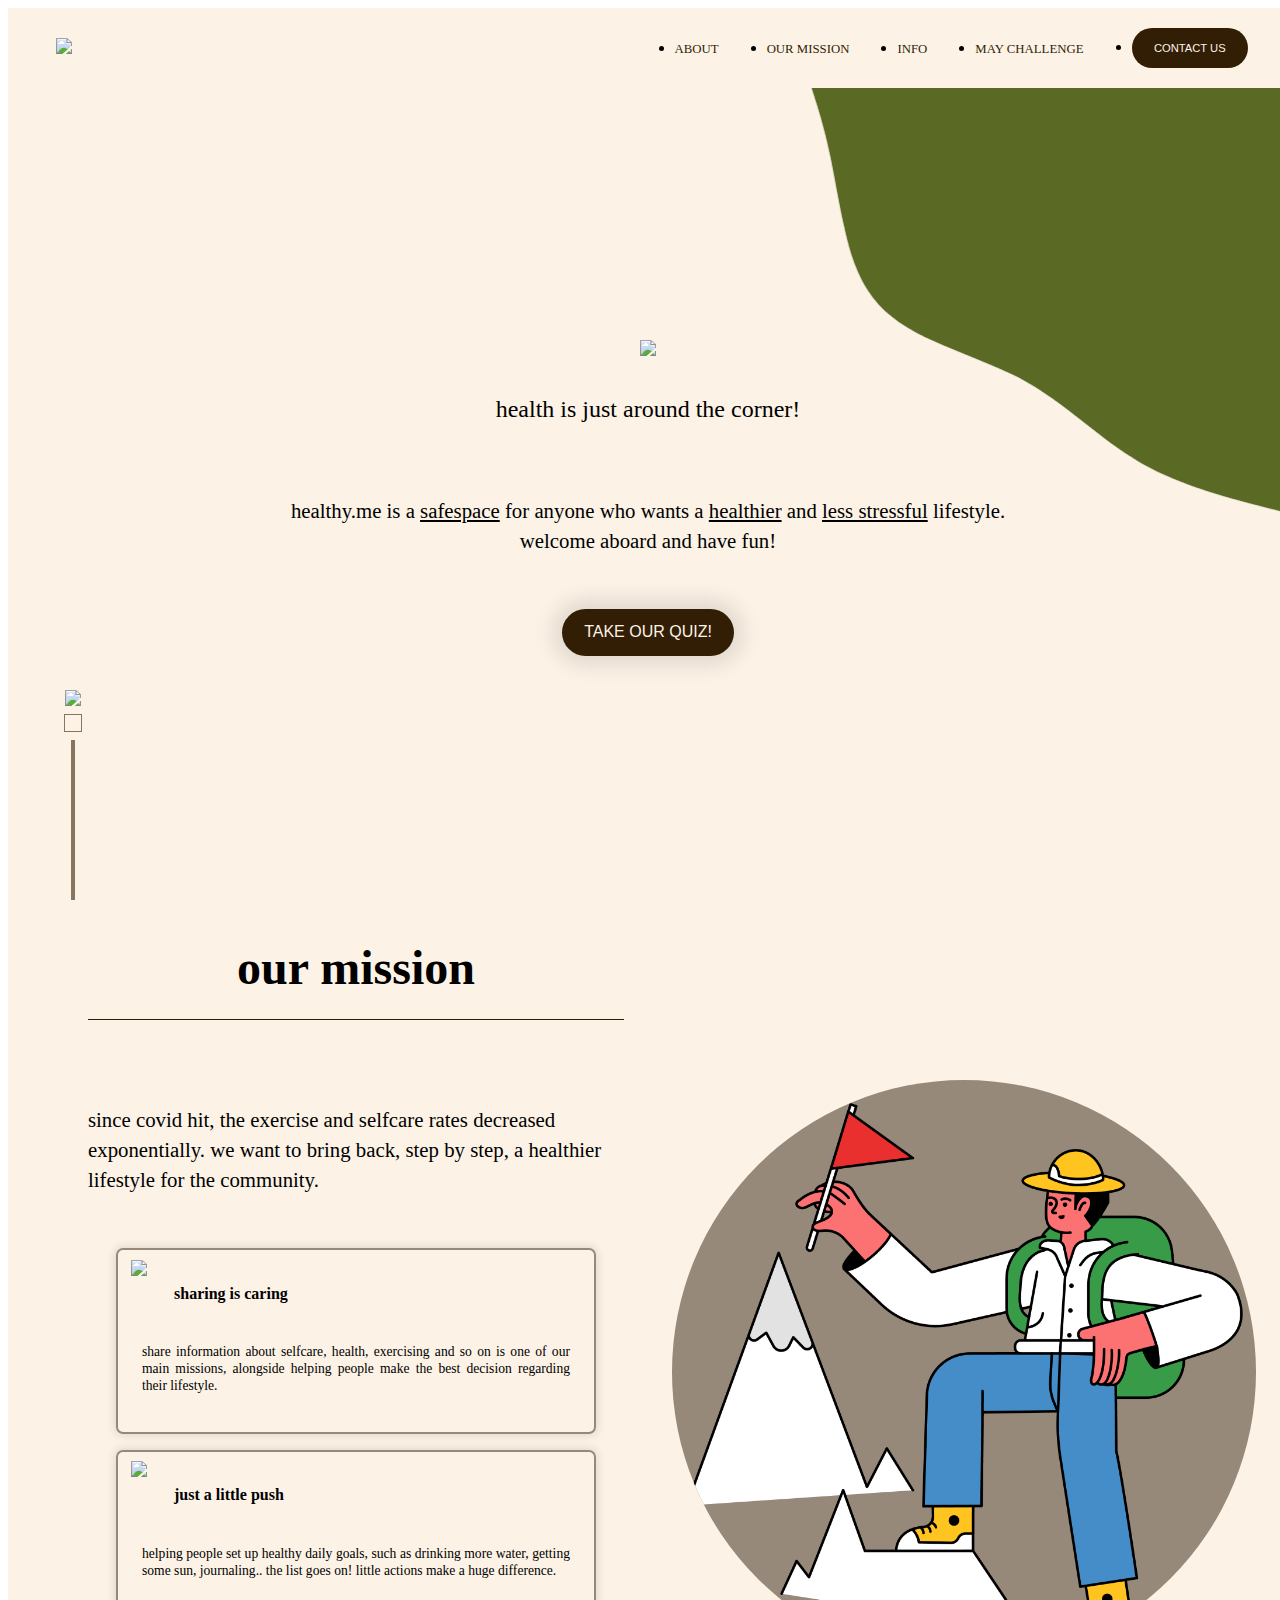
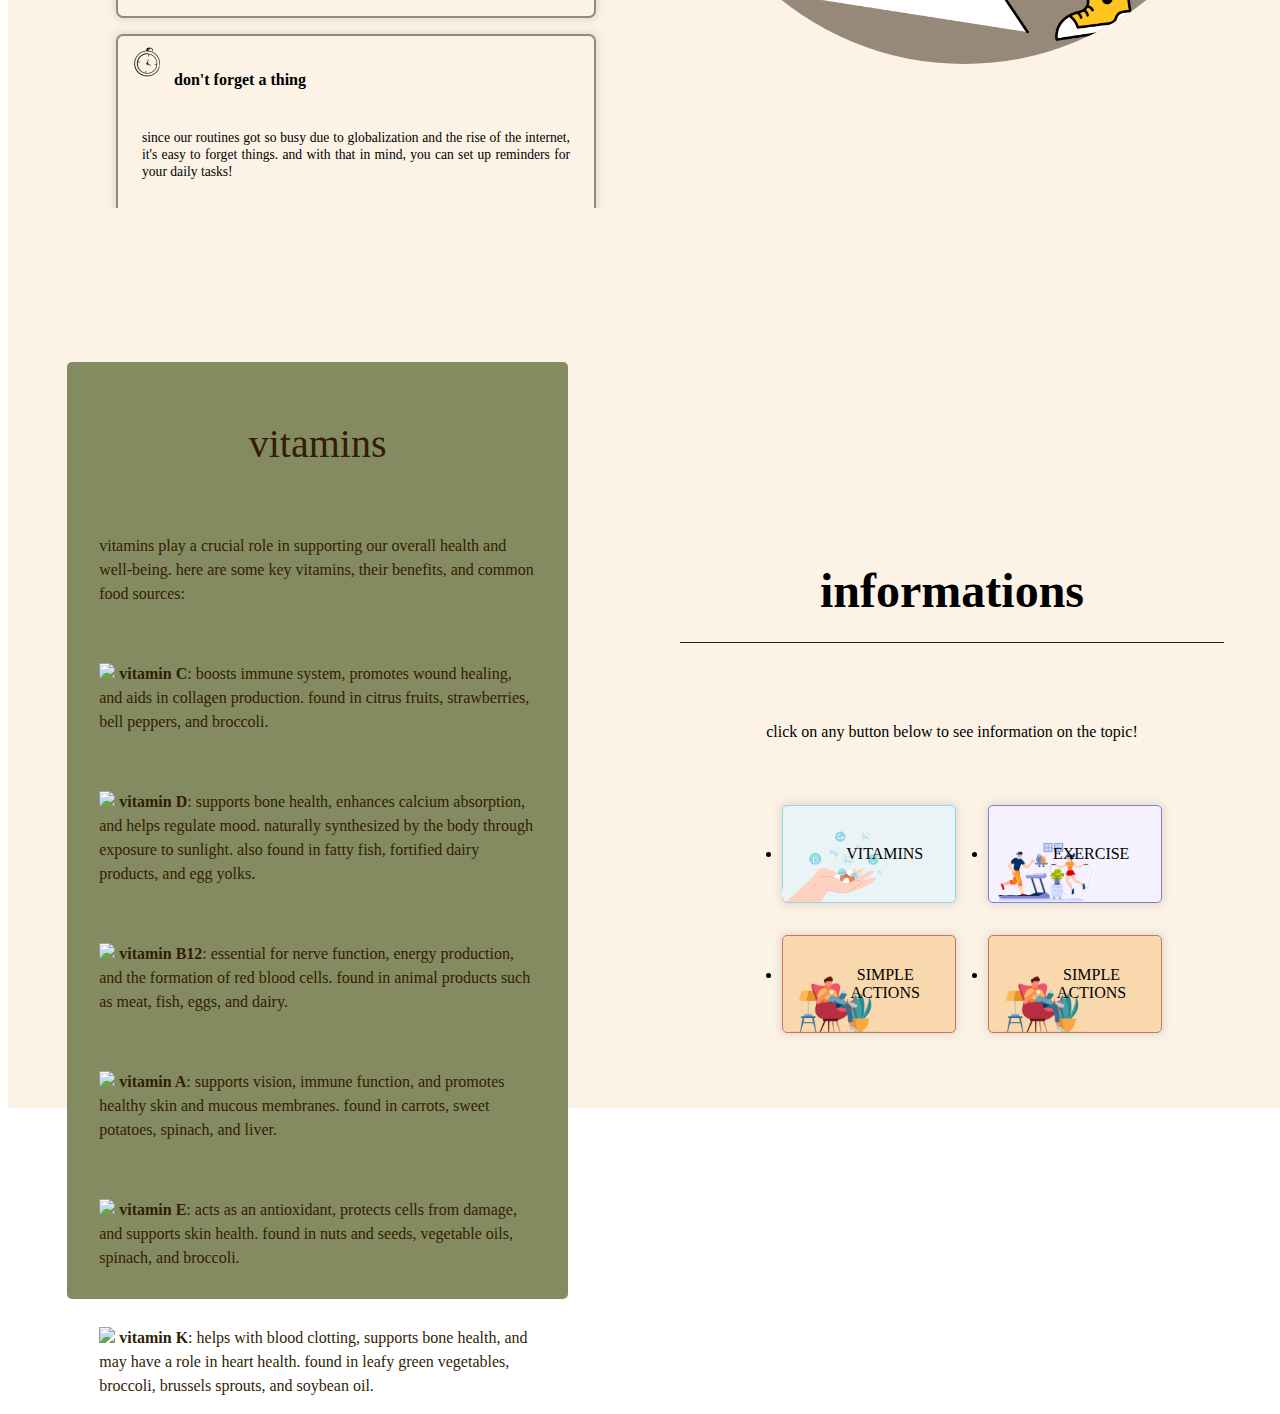
==== commit 1dfe7700: "feat(ip): created the text for the vitamins button" ====
--- a/pages/index.html
+++ b/pages/index.html
@@ -142,6 +142,66 @@
         <div class="information-display-container">
           <div id="vitamins-display">
             <h1>vitamins</h1>
+            <p>
+              vitamins play a crucial role in supporting our overall health and
+              well-being. here are some key vitamins, their benefits, and common
+              food sources:
+            </p>
+            <p>
+              <img
+                src="https://cdn-icons-png.flaticon.com/512/721/721098.png"
+                class="info-icon"
+              />
+              <strong>vitamin C</strong>: boosts immune system, promotes wound healing, and aids
+              in collagen production. found in citrus fruits, strawberries, bell
+              peppers, and broccoli.
+            </p>
+            <p>
+              <img
+                src="https://cdn-icons-png.flaticon.com/512/169/169367.png"
+                class="info-icon"
+              />
+              <strong>vitamin D</strong>: supports bone health, enhances calcium absorption, and
+              helps regulate mood. naturally synthesized by the body through
+              exposure to sunlight. also found in fatty fish, fortified dairy
+              products, and egg yolks.
+            </p>
+            <p>
+              <img
+              src="https://cdn-icons-png.flaticon.com/512/1046/1046769.png"
+              class="info-icon"
+            />
+            <strong>vitamin B12</strong>: essential for nerve function, energy production, and
+              the formation of red blood cells. found in animal products such as
+              meat, fish, eggs, and dairy.
+            </p>
+            <p>
+              <img
+              src="https://cdn-icons-png.flaticon.com/512/1514/1514935.png"
+              class="info-icon"
+            />
+            <strong>vitamin A</strong>: supports vision, immune function, and promotes healthy
+              skin and mucous membranes. found in carrots, sweet potatoes,
+              spinach, and liver.
+            </p>
+            <p>
+              <img
+              src="https://cdn-icons-png.flaticon.com/512/2843/2843643.png"
+              class="info-icon"
+            />
+            <strong>vitamin E</strong>: acts as an antioxidant, protects cells from damage, and
+              supports skin health. found in nuts and seeds, vegetable oils,
+              spinach, and broccoli.
+            </p>
+            <p>
+              <img
+              src="https://cdn-icons-png.flaticon.com/512/3944/3944155.png"
+              class="info-icon"
+            />
+            <strong>vitamin K</strong>: helps with blood clotting, supports bone health, and
+              may have a role in heart health. found in leafy green vegetables,
+              broccoli, brussels sprouts, and soybean oil.
+            </p>
           </div>
           <div id="exercise-display">
             <h1>exercise</h1>
@@ -157,25 +217,34 @@
           <p>click on any button below to see information on the topic!</p>
           <ul class="info-list">
             <li>
-              <div class="info-box" id="vitamins"><h1>vitamins</h1></div>
-            </li>
-            <li>
-              <div class="info-box" id="exercise"><h1>exercise</h1></div>
-            </li>
-            <li>
-              <div class="info-box" id="simple-actions">
+              <div class="vitamins-info-box" id="vitamins">
+                <img class="vitamins-img" src="../assets/images/vitamins.png" />
+                <h1>vitamins</h1>
+              </div>
+            </li>
+            <li>
+              <div class="exercise-info-box" id="exercise">
+                <img class="exercise-img" src="../assets/images/exercise.png" />
+                <h1>exercise</h1>
+              </div>
+            </li>
+            <li>
+              <div class="simple-actions-info-box" id="simple-actions">
+                <img class="reading-img" src="../assets/images/reading.png" />
                 <h1>simple actions</h1>
               </div>
             </li>
             <li>
-              <div class="info-box" id="simple-actions">
-                <h1>nao sei</h1>
+              <div class="simple-actions-info-box" id="simple-actions">
+                <img class="reading-img" src="../assets/images/reading.png" />
+                <h1>simple actions</h1>
               </div>
             </li>
           </ul>
         </div>
       </div>
     </section>
+
     <script src="../app.js"></script>
   </body>
 </html>
--- a/styles/styles.css
+++ b/styles/styles.css
@@ -5,6 +5,14 @@
   --color-even-lighter-brown: #96897a;
   --color-beige: #fcf2e6;
   --color-brown: #321d05;
+  --color-light-blue: #eaf4f6;
+  --color-blue: #8fd9e4;
+  --color-light-purple: #f5f1ff;
+  --color-dark-purple: #7983ca;
+  --color-light-orange: #f9d8ad;
+  --color-dark-orange: #c57b59;
+  --color-dark-green: #5d6930;
+  --color-light-green: #858b60;
 }
 html {
   scroll-behavior: smooth;
@@ -320,7 +328,7 @@
   font-weight: 600;
 }
 .card-description {
-  font-size: .85rem;
+  font-size: 0.85rem;
   text-align: justify;
   line-height: 17px;
   width: 100%;
@@ -329,8 +337,8 @@
   width: 2rem;
   height: auto;
   position: absolute;
-  top: .6rem;
-  left: .8rem;
+  top: 0.6rem;
+  left: 0.8rem;
 }
 
 .info-page {
@@ -342,7 +350,7 @@
   grid-template-columns: 1fr 1fr;
   justify-content: center;
   place-items: center;
-  gap:2rem;
+  gap: 2rem;
 }
 
 .info-left-side {
@@ -355,12 +363,15 @@
 }
 
 .information-display-container {
-  width: 75%;
-  height: 80%;
+  width: 70%;
+  height: 75%;
   margin-top: 5rem;
   margin-right: 4rem;
-  border: 2px solid black;
-}
+  background-color: var(--color-light-green);
+  border-radius: 5px;
+  padding: 2rem 2rem 2rem 2rem;
+}
+
 .info-right-side {
   grid-column: 2;
   width: 100%;
@@ -368,34 +379,138 @@
   display: flex;
   justify-content: center;
   align-items: center;
-
 }
 .info-right-content {
-  background-color: pink;
-  width: 100%;
-  display: flex;
-  flex-direction: column;
+  width: 100%;
+  display: flex;
+  flex-direction: column;
+  align-items: center;
   padding: 1rem 4rem 1rem 1rem;
   gap: 2rem;
 }
+.info-right-content div {
+  transition-duration: 200ms;
+}
+.info-right-content div:hover {
+  transform: scale(0.97);
+  transition-duration: 200ms;
+}
 .info-right-title {
   font-size: 3rem;
   display: flex;
-  justify-content: center;
-  border-bottom: 2px solid var(--color-brown);
+  width: 100%;
+  justify-content: center;
+  padding-bottom: 1.5rem;
+  border-bottom: 1px solid var(--color-brown);
 }
 .info-right-content ul {
   display: grid;
-  grid-template-columns: 1fr 1fr;
-}
-.info-box {
-  max-width: 10rem;
+  grid-template-columns: auto auto;
+  width: 70%;
+}
+
+.vitamins-info-box {
+  max-width: 100%;
+  border-radius: 5px;
+  background-color: var(--color-light-blue);
+  border: 1.5px solid var(--color-blue);
+  box-shadow: 0 0 9px 1.5px rgba(0, 0, 0, 0.1);
   height: 2rem;
   padding: 2rem 2rem 2rem 2rem;
-  background-color: red;
+  display: flex;
+  justify-content: end;
+  align-items: center;
+  position: relative;
+}
+.vitamins-info-box h1 {
+  font-size: 1rem;
+  font-weight: 500;
+  z-index: 9999;
+  text-transform: uppercase;
+}
+.vitamins-img {
+  position: absolute;
+  width: 8rem;
+  height: auto;
+  bottom: 0;
+  left: -0.2rem;
+  z-index: 0;
+}
+.exercise-info-box {
+  max-width: 100%;
+  border-radius: 5px;
+  background-color: var(--color-light-purple);
+  border: 1.5px solid var(--color-dark-purple);
+  box-shadow: 0 0 9px 1.5px rgba(0, 0, 0, 0.1);
+  height: 2rem;
+  padding: 2rem 2rem 2rem 2rem;
+  display: flex;
+  justify-content: end;
+  align-items: center;
+  position: relative;
+}
+.exercise-info-box h1 {
+  font-size: 1rem;
+  font-weight: 500;
+  z-index: 9999;
+  text-transform: uppercase;
+}
+.exercise-img {
+  position: absolute;
+  width: 7rem;
+  height: auto;
+  bottom: -0.5rem;
+  left: -0.2rem;
+  z-index: 0;
+}
+.simple-actions-info-box {
+  max-width: 100%;
+  border-radius: 5px;
+  background-color: var(--color-light-orange);
+  border: 1.5px solid var(--color-dark-orange);
+  box-shadow: 0 0 9px 1.5px rgba(0, 0, 0, 0.1);
+  height: 2rem;
+  padding: 2rem 2rem 2rem 2rem;
+  display: flex;
+  justify-content: end;
+  align-items: center;
+  position: relative;
+}
+.simple-actions-info-box h1 {
+  font-size: 1rem;
+  font-weight: 500;
+  z-index: 9999;
+  text-align: center;
+  width: 70%;
+  text-transform: uppercase;
+}
+.reading-img {
+  position: absolute;
+  width: 7rem;
+  height: auto;
+  bottom: -0.55rem;
+  left: -0.2rem;
+  z-index: 0;
 }
 #vitamins-display {
-  display: none;
+  display: flex;
+  flex-direction: column;
+  align-items: center;
+  justify-content: center;
+  gap: 1.5rem;
+}
+#vitamins-display h1 {
+  font-weight: 500;
+  font-size: 2.5rem;
+  color: var(--color-brown);
+}
+#vitamins-display p {
+  line-height: 24px;
+  color: var(--color-brown);
+}
+.info-icon {
+  width: 1rem;
+  height: auto;
 }
 #exercise-display {
   display: none;
@@ -410,5 +525,5 @@
 .info-list {
   display: flex;
   flex-direction: column;
-  gap:2rem;
-}+  gap: 2rem;
+}
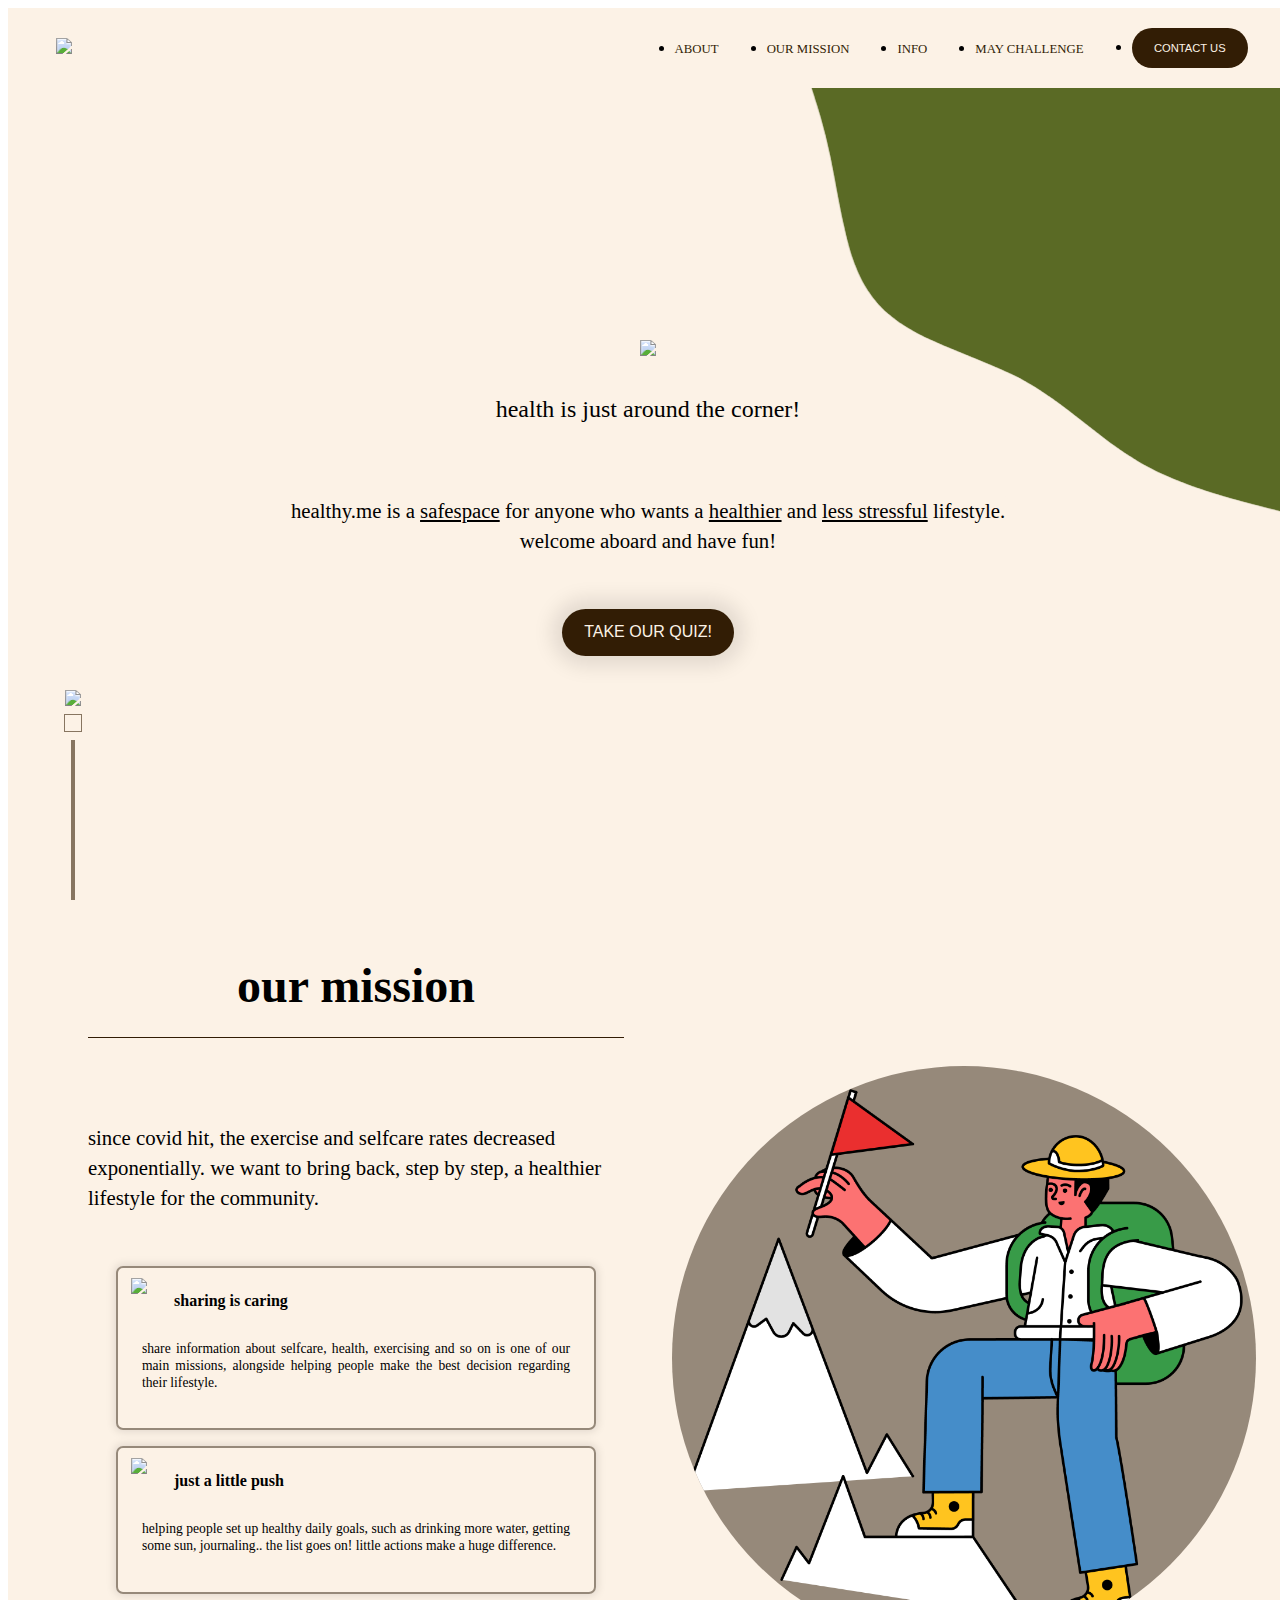
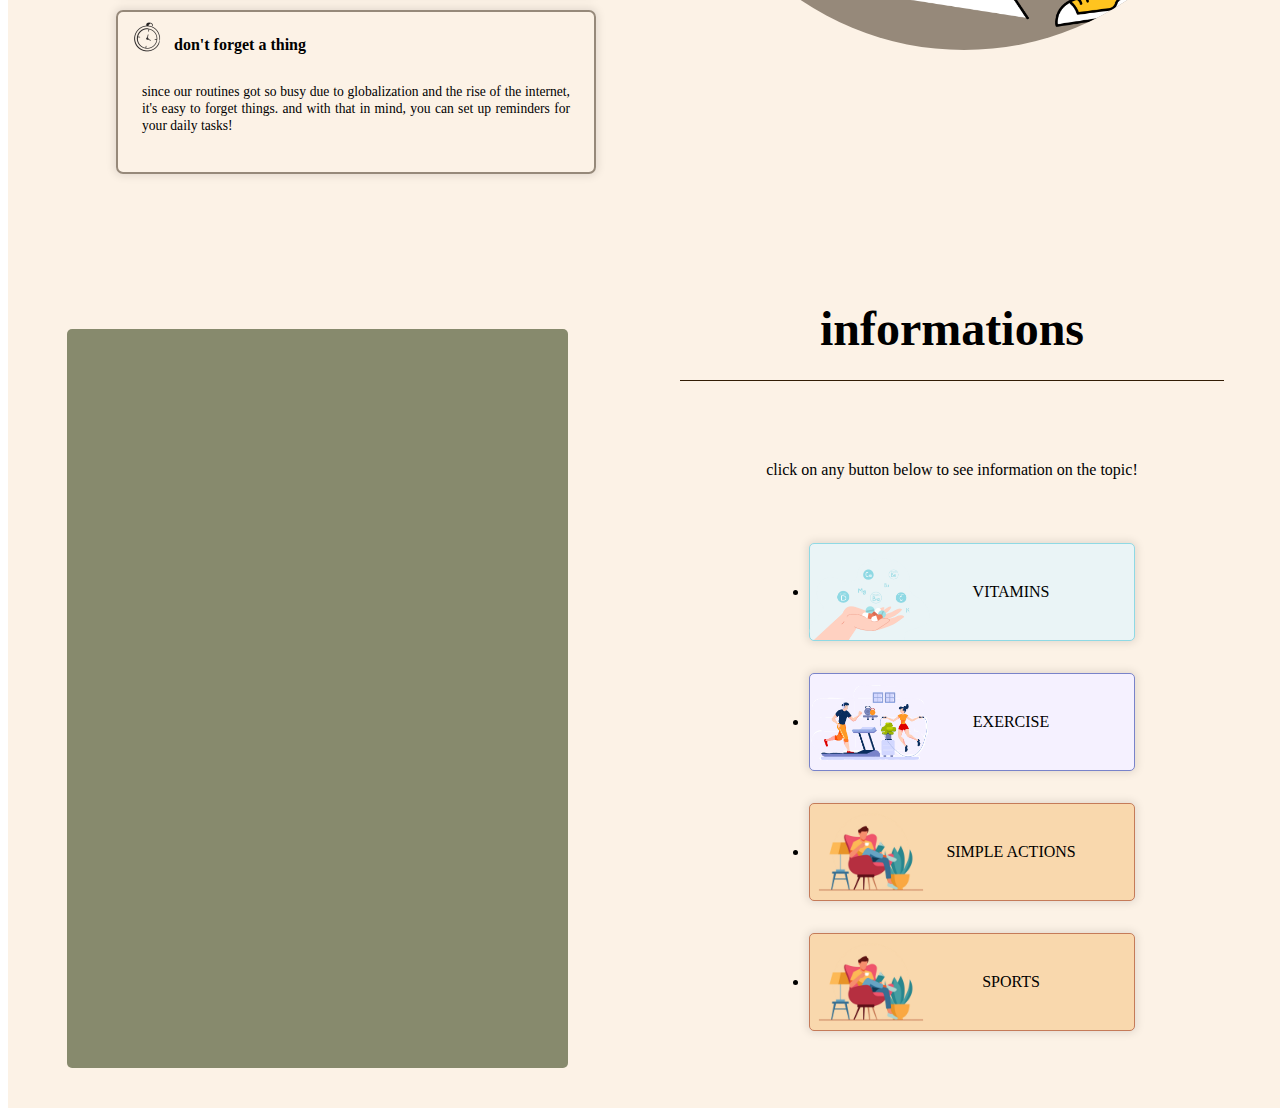
==== commit 67b17a62: "feat(ip): loads of stuff" ====
--- a/pages/index.html
+++ b/pages/index.html
@@ -42,7 +42,7 @@
         </ul>
       </div>
     </nav>
-    <section class="main-lp" id="about-us">
+    <section class="about-page" id="about-us">
       <div class="settings-container">
         <img
           id="dark-btn"
@@ -61,15 +61,15 @@
           preload="auto"
         ></audio>
         <button id="music-btn" class="music-btn"></button>
-        <div class="settings"></div>
-      </div>
-      <img src="../assets/images/blob.png" class="main-blob-img" />
-      <div class="main-content">
-        <div class="title-main">
-          <img src="../assets/images/cover.png" class="main-cover-img" />
+        <div class="settings-line"></div>
+      </div>
+      <img src="../assets/images/blob.png" class="about-blob-img" />
+      <div class="about-content">
+        <div class="title-about">
+          <img src="../assets/images/cover.png" class="about-cover-img" />
           <h2>health is just around the corner!</h2>
         </div>
-        <div class="main-description">
+        <div class="about-description">
           <p>
             healthy.me is a <strong class="bold-word">safespace</strong> for
             anyone who wants a <strong class="bold-word">healthier</strong> and
@@ -82,51 +82,40 @@
     </section>
     <section class="mission-page" id="our-mission">
       <div class="mission-left-side">
-        <div class="mission-content">
-          <h1 class="mission-title">our mission</h1>
-          <p class="mission-description">
+        <div class="mission-left-content">
+          <h1 class="mission-left-title">our mission</h1>
+          <p class="mission-left-description">
             since covid hit, the exercise and selfcare rates decreased
             exponentially. we want to bring back, step by step, a healthier
             lifestyle for the community.
           </p>
           <div class="cards-container">
-            <div class="cards">
-              <div class="card">
-                <img
-                  src="../assets/images/megaphone.png"
-                  class="mission-icon"
-                />
-                <div class="card-title">
-                  <h1>sharing is caring</h1>
-                </div>
-                <p class="card-description">
-                  share information about selfcare, health, exercising and so on
-                  is one of our main missions, alongside helping people make the
-                  best decision regarding their lifestyle.
-                </p>
-              </div>
-              <div class="card">
-                <img src="../assets/images/goals.png" class="mission-icon" />
-                <div class="card-title">
-                  <h1>just a little push</h1>
-                </div>
-                <p class="card-description">
-                  helping people set up healthy daily goals, such as drinking
-                  more water, getting some sun, journaling.. the list goes on!
-                  little actions make a huge difference.
-                </p>
-              </div>
-              <div class="card">
-                <img src="../assets/images/clock.png" class="mission-icon" />
-                <div class="card-title">
-                  <h1>don't forget a thing</h1>
-                </div>
-                <p class="card-description">
-                  since our routines got so busy due to globalization and the
-                  rise of the internet, it's easy to forget things. and with
-                  that in mind, you can set up reminders for your daily tasks!
-                </p>
-              </div>
+            <div class="card">
+              <img src="../assets/images/megaphone.png" class="mission-icon" />
+              <div class="card-title">sharing is caring</div>
+              <p class="card-description">
+                share information about selfcare, health, exercising and so on
+                is one of our main missions, alongside helping people make the
+                best decision regarding their lifestyle.
+              </p>
+            </div>
+            <div class="card">
+              <img src="../assets/images/goals.png" class="mission-icon" />
+              <div class="card-title">just a little push</div>
+              <p class="card-description">
+                helping people set up healthy daily goals, such as drinking more
+                water, getting some sun, journaling.. the list goes on! little
+                actions make a huge difference.
+              </p>
+            </div>
+            <div class="card">
+              <img src="../assets/images/clock.png" class="mission-icon" />
+              <div class="card-title">don't forget a thing</div>
+              <p class="card-description">
+                since our routines got so busy due to globalization and the rise
+                of the internet, it's easy to forget things. and with that in
+                mind, you can set up reminders for your daily tasks!
+              </p>
             </div>
           </div>
         </div>
@@ -150,61 +139,117 @@
             <p>
               <img
                 src="https://cdn-icons-png.flaticon.com/512/721/721098.png"
-                class="info-icon"
-              />
-              <strong>vitamin C</strong>: boosts immune system, promotes wound healing, and aids
-              in collagen production. found in citrus fruits, strawberries, bell
-              peppers, and broccoli.
+                class="info-display-icon"
+              />
+              <strong>vitamin C</strong>: boosts immune system, promotes wound
+              healing, and aids in collagen production. found in citrus fruits,
+              strawberries, bell peppers, and broccoli.
             </p>
             <p>
               <img
                 src="https://cdn-icons-png.flaticon.com/512/169/169367.png"
-                class="info-icon"
-              />
-              <strong>vitamin D</strong>: supports bone health, enhances calcium absorption, and
-              helps regulate mood. naturally synthesized by the body through
-              exposure to sunlight. also found in fatty fish, fortified dairy
-              products, and egg yolks.
-            </p>
-            <p>
-              <img
-              src="https://cdn-icons-png.flaticon.com/512/1046/1046769.png"
-              class="info-icon"
-            />
-            <strong>vitamin B12</strong>: essential for nerve function, energy production, and
-              the formation of red blood cells. found in animal products such as
-              meat, fish, eggs, and dairy.
-            </p>
-            <p>
-              <img
-              src="https://cdn-icons-png.flaticon.com/512/1514/1514935.png"
-              class="info-icon"
-            />
-            <strong>vitamin A</strong>: supports vision, immune function, and promotes healthy
-              skin and mucous membranes. found in carrots, sweet potatoes,
-              spinach, and liver.
-            </p>
-            <p>
-              <img
-              src="https://cdn-icons-png.flaticon.com/512/2843/2843643.png"
-              class="info-icon"
-            />
-            <strong>vitamin E</strong>: acts as an antioxidant, protects cells from damage, and
-              supports skin health. found in nuts and seeds, vegetable oils,
-              spinach, and broccoli.
-            </p>
-            <p>
-              <img
-              src="https://cdn-icons-png.flaticon.com/512/3944/3944155.png"
-              class="info-icon"
-            />
-            <strong>vitamin K</strong>: helps with blood clotting, supports bone health, and
-              may have a role in heart health. found in leafy green vegetables,
-              broccoli, brussels sprouts, and soybean oil.
+                class="info-display-icon"
+              />
+              <strong>vitamin D</strong>: supports bone health, enhances calcium
+              absorption, and helps regulate mood. naturally synthesized by the
+              body through exposure to sunlight. also found in fatty fish,
+              fortified dairy products, and egg yolks.
+            </p>
+            <p>
+              <img
+                src="https://cdn-icons-png.flaticon.com/512/1046/1046769.png"
+                class="info-display-icon"
+              />
+              <strong>vitamin B12</strong>: essential for nerve function, energy
+              production, and the formation of red blood cells. found in animal
+              products such as meat, fish, eggs, and dairy.
+            </p>
+            <p>
+              <img
+                src="https://cdn-icons-png.flaticon.com/512/1514/1514935.png"
+                class="info-display-icon"
+              />
+              <strong>vitamin A</strong>: supports vision, immune function, and
+              promotes healthy skin and mucous membranes. found in carrots,
+              sweet potatoes, spinach, and liver.
+            </p>
+            <p>
+              <img
+                src="https://cdn-icons-png.flaticon.com/512/2843/2843643.png"
+                class="info-display-icon"
+              />
+              <strong>vitamin E</strong>: acts as an antioxidant, protects cells
+              from damage, and supports skin health. found in nuts and seeds,
+              vegetable oils, spinach, and broccoli.
+            </p>
+            <p>
+              <img
+                src="https://cdn-icons-png.flaticon.com/512/3944/3944155.png"
+                class="info-display-icon"
+              />
+              <strong>vitamin K</strong>: helps with blood clotting, supports
+              bone health, and may have a role in heart health. found in leafy
+              green vegetables, broccoli, brussels sprouts, and soybean oil.
             </p>
           </div>
           <div id="exercise-display">
             <h1>exercise</h1>
+            <p>
+              there are various types of exercise that offer numerous benefits
+              for your physical and mental well-being. here are some important
+              types of exercise and their key advantages:
+            </p>
+            <p>
+              <img
+                src="https://cdn-icons-png.flaticon.com/512/4721/4721050.png"
+                class="info-display-icon"
+              />
+              <strong>cardiovascular exercise</strong>: also known as aerobic
+              exercise, it includes activities like running, cycling, and
+              swimming. cardio exercises elevate your heart rate, improve
+              cardiovascular health, increase endurance, and burn calories.
+            </p>
+            <p>
+              <img
+                src="https://cdn-icons-png.flaticon.com/512/5778/5778005.png"
+                class="info-display-icon"
+              />
+              <strong>strength training</strong>: this involves exercises such
+              as weightlifting or bodyweight exercises like push-ups and squats.
+              strength training helps build muscle strength and mass, enhances
+              bone density, improves metabolism, and promotes better posture.
+            </p>
+            <p>
+              <img
+                src="https://cdn-icons-png.flaticon.com/512/2320/2320754.png"
+                class="info-display-icon"
+              />
+              <strong>flexibility exercises</strong>: stretching exercises like
+              yoga and pilates enhance flexibility, increase joint range of
+              motion, improve posture, and help prevent injuries. these
+              exercises also promote relaxation and reduce muscle tension.
+            </p>
+            <p>
+              <img
+                src="https://cdn-icons-png.flaticon.com/128/5351/5351294.png"
+                class="info-display-icon"
+              />
+              <strong>high-intensity interval training (HIIT)</strong>: HIIT
+              workouts involve short bursts of intense exercise alternated with
+              periods of rest. this form of exercise improves cardiovascular
+              fitness, burns calories effectively, and boosts metabolism even
+              after the workout.
+            </p>
+            <p>
+              <img
+                src="https://cdn-icons-png.flaticon.com/512/4072/4072275.png"
+                class="info-display-icon"
+              />
+              <strong>balance and stability exercises</strong>: these exercises
+              focus on improving balance and stability, which are crucial for
+              daily activities and injury prevention. examples include standing
+              on one leg, tai chi, and specific yoga poses.
+            </p>
           </div>
           <div id="simple-actions-display">
             <h1>simple actions</h1>
@@ -235,9 +280,9 @@
               </div>
             </li>
             <li>
-              <div class="simple-actions-info-box" id="simple-actions">
+              <div class="sports-info-box" id="simple-actions">
                 <img class="reading-img" src="../assets/images/reading.png" />
-                <h1>simple actions</h1>
+                <h1>sports</h1>
               </div>
             </li>
           </ul>
--- a/styles/styles.css
+++ b/styles/styles.css
@@ -12,26 +12,13 @@
   --color-light-orange: #f9d8ad;
   --color-dark-orange: #c57b59;
   --color-dark-green: #5d6930;
-  --color-light-green: #858b60;
+  --color-light-green: #878a6d;
 }
 html {
   scroll-behavior: smooth;
 }
 
-.main-lp {
-  height: 100vh;
-  width: 100vw;
-  position: relative;
-  display: flex;
-  justify-content: center;
-  align-items: center;
-  background-color: var(--color-beige);
-  background-image: url("../assets/images/plant1.png");
-  background-repeat: no-repeat;
-  background-position: left 5% bottom;
-  background-size: 20rem auto;
-  user-select: none;
-}
+/* navbar */
 
 .navbar-landing-page {
   position: fixed;
@@ -44,13 +31,11 @@
   z-index: 9999;
   gap: 2rem;
 }
-
 .logo-container {
   width: auto;
   grid-column: 1;
   z-index: 9999;
 }
-
 .logo-img {
   width: auto;
   height: 2rem;
@@ -58,20 +43,17 @@
   z-index: 9999;
   margin-left: 3rem;
 }
-
 .nav-menu-container {
   display: flex;
   justify-content: end;
   margin-right: 2.5rem;
   grid-column: 2;
 }
-
 .nav-menu-landing-page {
   align-items: center;
   gap: 3rem;
   display: flex;
 }
-
 .nav-menu-item a {
   cursor: pointer;
   text-transform: uppercase;
@@ -81,12 +63,10 @@
   font-size: 0.8rem;
   text-decoration: none;
 }
-
 .nav-menu-item a:hover {
   color: var(--color-lighter-brown);
   transition-duration: 200ms;
 }
-
 .contact-btn {
   border: none;
   background-color: var(--color-brown);
@@ -98,36 +78,47 @@
   font-size: 0.7rem;
 }
 
-.main-content {
+/* about page */
+
+.about-page {
+  height: 100vh;
+  width: 100vw;
+  position: relative;
+  display: flex;
+  justify-content: center;
+  align-items: center;
+  background-color: var(--color-beige);
+  background-image: url("../assets/images/plant1.png");
+  background-repeat: no-repeat;
+  background-position: left 5% bottom;
+  background-size: 20rem auto;
+  user-select: none;
+}
+.about-content {
   text-align: center;
   margin-top: 5rem;
 }
-
-.title-main {
+.title-about {
   padding-bottom: 2rem;
   position: relative;
 }
-
-.main-cover-img {
+.about-cover-img {
   max-width: 40rem;
   width: 100%;
   padding-bottom: 1rem;
   z-index: 9999;
 }
-
-.title-main h2 {
+.title-about h2 {
   font-weight: 500;
   font-size: 1.5rem;
   position: relative;
 }
-
-.main-description {
+.about-description {
   max-width: 45rem;
   width: 100%;
   position: relative;
 }
-
-.main-description p {
+.about-description p {
   font-size: 1.3rem;
   line-height: 30px;
   font-weight: 300;
@@ -135,7 +126,6 @@
   background-color: var(--color-beige);
   border-radius: 5px;
 }
-
 .quiz-btn {
   border: none;
   background-color: var(--color-brown);
@@ -148,7 +138,6 @@
   box-shadow: 0 0 20px 10px rgba(0, 0, 0, 0.1);
   transition-duration: 200ms;
 }
-
 .quiz-btn:hover {
   transition-duration: 200ms;
   transform: scale(0.95);
@@ -163,26 +152,33 @@
   position: absolute;
   z-index: 0;
 }
-
 .bold-word {
   text-decoration: underline;
 }
-.guy-img {
-  max-width: 25rem;
-  width: 100%;
-  height: auto;
-  position: absolute;
-  bottom: 10px;
-  right: 10px;
-  transform: rotateY(180deg);
-}
-
-.main-blob-img {
+.about-blob-img {
   position: absolute;
   top: 0;
   right: 0;
   object-fit: contain;
 }
+
+/* settings component */
+
+.settings-container {
+  position: fixed;
+  bottom: 0;
+  left: 4rem;
+  z-index: 9999;
+  display: flex;
+  flex-direction: column;
+  align-items: center;
+  gap: 0.5rem;
+}
+.settings-line {
+  height: 10rem;
+  width: 0.2rem;
+  background-color: var(--color-lighter-brown);
+}
 .music-btn {
   background-color: var(--color-beige);
   border: 1px solid var(--color-lighter-brown);
@@ -194,24 +190,6 @@
   background-position: center;
   background-size: 0.8rem auto;
 }
-
-.settings-container {
-  position: fixed;
-  bottom: 0;
-  left: 4rem;
-  z-index: 9999;
-  display: flex;
-  flex-direction: column;
-  align-items: center;
-  gap: 0.5rem;
-}
-
-.settings {
-  height: 10rem;
-  width: 0.2rem;
-  background-color: var(--color-lighter-brown);
-}
-
 .dark-btn {
   width: 1rem;
   height: auto;
@@ -224,6 +202,9 @@
   height: auto;
   cursor: pointer;
 }
+
+/* missions page */
+
 .mission-page {
   height: 100vh;
   width: 100vw;
@@ -235,6 +216,9 @@
   gap: 3rem;
   background-color: var(--color-beige);
 }
+
+/* missions page left side */
+
 .mission-left-side {
   grid-column: 1;
   height: 100%;
@@ -244,7 +228,7 @@
   justify-content: center;
   align-items: center;
 }
-.mission-content {
+.mission-left-content {
   padding-left: 5rem;
   gap: 2rem;
   display: flex;
@@ -252,18 +236,64 @@
   justify-content: center;
   align-items: center;
 }
-.mission-title {
+.mission-left-title {
   font-size: 3rem;
   width: 100%;
   padding-bottom: 1.5rem;
   border-bottom: 1px solid var(--color-brown);
 }
-.mission-description {
+.mission-left-description {
   font-size: 1.3rem;
   max-width: 40rem;
   line-height: 30px;
   text-align: left;
 }
+
+/* cards left side */
+
+.cards-container {
+  display: grid;
+  grid-template-columns: repeat(auto-fit, minmax(15rem, 30rem));
+  width: 100%;
+  justify-content: center;
+}
+.card {
+  padding: 1.5rem 1.5rem 1.5rem 1.5rem;
+  max-width: 100%;
+  height: auto;
+  position: relative;
+  border: 2px solid var(--color-even-lighter-brown);
+  display: flex;
+  flex-direction: column;
+  border-radius: 7px;
+  box-shadow: 0 0 9px 1.5px rgba(0, 0, 0, 0.1);
+  margin-bottom: 1rem;
+}
+.card-title {
+  width: 100%;
+  display: flex;
+  justify-content: start;
+  padding-bottom: 1rem;
+  padding-left: 2rem;
+  font-size: 1rem;
+  font-weight: 600;
+}
+.card-description {
+  font-size: 0.85rem;
+  text-align: justify;
+  line-height: 17px;
+  width: 100%;
+}
+.mission-icon {
+  width: 2rem;
+  height: auto;
+  position: absolute;
+  top: 0.6rem;
+  left: 0.8rem;
+}
+
+/* missions page right side */
+
 .mission-right-side {
   grid-column: 2;
   height: 100%;
@@ -297,49 +327,8 @@
   background-size: cover;
   background-position: center;
 }
-.cards-container {
-  display: grid;
-  grid-template-columns: repeat(auto-fit, minmax(15rem, 30rem));
-  width: 100%;
-  justify-content: center;
-}
-
-.card {
-  padding: 1.5rem 1.5rem 1.5rem 1.5rem;
-  max-width: 100%;
-  height: auto;
-  position: relative;
-  border: 2px solid var(--color-even-lighter-brown);
-  display: flex;
-  flex-direction: column;
-  border-radius: 7px;
-  box-shadow: 0 0 9px 1.5px rgba(0, 0, 0, 0.1);
-  margin-bottom: 1rem;
-}
-.card-title {
-  width: 100%;
-  display: flex;
-  justify-content: start;
-  padding-bottom: 1rem;
-  padding-left: 2rem;
-}
-.card-title h1 {
-  font-size: 1rem;
-  font-weight: 600;
-}
-.card-description {
-  font-size: 0.85rem;
-  text-align: justify;
-  line-height: 17px;
-  width: 100%;
-}
-.mission-icon {
-  width: 2rem;
-  height: auto;
-  position: absolute;
-  top: 0.6rem;
-  left: 0.8rem;
-}
+
+/* information page */
 
 .info-page {
   height: 100vh;
@@ -353,6 +342,8 @@
   gap: 2rem;
 }
 
+/* information page left side */
+
 .info-left-side {
   grid-column: 1;
   width: 100%;
@@ -361,7 +352,6 @@
   justify-content: end;
   align-items: center;
 }
-
 .information-display-container {
   width: 70%;
   height: 75%;
@@ -371,6 +361,42 @@
   border-radius: 5px;
   padding: 2rem 2rem 2rem 2rem;
 }
+.information-display-container h1 {
+  font-weight: 500;
+  font-size: 2.5rem;
+  color: var(--color-brown);
+}
+.information-display-container p {
+  line-height: 24px;
+  color: var(--color-brown);
+  font-size: 1rem;
+}
+
+/* info displays  */
+
+#vitamins-display {
+  display: none;
+  flex-direction: column;
+  align-items: center;
+  justify-content: center;
+  gap: 1.5rem;
+}
+#exercise-display {
+  display: none;
+  flex-direction: column;
+  align-items: center;
+  justify-content: center;
+  gap: 1.5rem;
+}
+#simple-actions-display {
+  display: none;
+}
+.info-display-icon {
+  width: 1rem;
+  height: auto;
+}
+
+/* information page right side  */
 
 .info-right-side {
   grid-column: 2;
@@ -403,17 +429,25 @@
   padding-bottom: 1.5rem;
   border-bottom: 1px solid var(--color-brown);
 }
-.info-right-content ul {
+
+/* info buttons  */
+
+.info-list {
   display: grid;
-  grid-template-columns: auto auto;
+  grid-template-columns: 1fr;
+  grid-gap: 2rem;
+  width: 60%;
+}
+.info-list h1 {
+  font-size: 1rem;
+  font-weight: 500;
+  z-index: 9999;
+  text-align: center;
   width: 70%;
-}
-
-.vitamins-info-box {
-  max-width: 100%;
+  text-transform: uppercase;
+}
+.info-list div {
   border-radius: 5px;
-  background-color: var(--color-light-blue);
-  border: 1.5px solid var(--color-blue);
   box-shadow: 0 0 9px 1.5px rgba(0, 0, 0, 0.1);
   height: 2rem;
   padding: 2rem 2rem 2rem 2rem;
@@ -421,14 +455,9 @@
   justify-content: end;
   align-items: center;
   position: relative;
-}
-.vitamins-info-box h1 {
-  font-size: 1rem;
-  font-weight: 500;
-  z-index: 9999;
-  text-transform: uppercase;
-}
-.vitamins-img {
+  cursor: pointer;
+}
+.info-list img {
   position: absolute;
   width: 8rem;
   height: auto;
@@ -436,94 +465,19 @@
   left: -0.2rem;
   z-index: 0;
 }
+.vitamins-info-box {
+  background-color: var(--color-light-blue);
+  border: 1.5px solid var(--color-blue);
+}
 .exercise-info-box {
-  max-width: 100%;
-  border-radius: 5px;
   background-color: var(--color-light-purple);
   border: 1.5px solid var(--color-dark-purple);
-  box-shadow: 0 0 9px 1.5px rgba(0, 0, 0, 0.1);
-  height: 2rem;
-  padding: 2rem 2rem 2rem 2rem;
-  display: flex;
-  justify-content: end;
-  align-items: center;
-  position: relative;
-}
-.exercise-info-box h1 {
-  font-size: 1rem;
-  font-weight: 500;
-  z-index: 9999;
-  text-transform: uppercase;
-}
-.exercise-img {
-  position: absolute;
-  width: 7rem;
-  height: auto;
-  bottom: -0.5rem;
-  left: -0.2rem;
-  z-index: 0;
 }
 .simple-actions-info-box {
-  max-width: 100%;
-  border-radius: 5px;
   background-color: var(--color-light-orange);
   border: 1.5px solid var(--color-dark-orange);
-  box-shadow: 0 0 9px 1.5px rgba(0, 0, 0, 0.1);
-  height: 2rem;
-  padding: 2rem 2rem 2rem 2rem;
-  display: flex;
-  justify-content: end;
-  align-items: center;
-  position: relative;
-}
-.simple-actions-info-box h1 {
-  font-size: 1rem;
-  font-weight: 500;
-  z-index: 9999;
-  text-align: center;
-  width: 70%;
-  text-transform: uppercase;
-}
-.reading-img {
-  position: absolute;
-  width: 7rem;
-  height: auto;
-  bottom: -0.55rem;
-  left: -0.2rem;
-  z-index: 0;
-}
-#vitamins-display {
-  display: flex;
-  flex-direction: column;
-  align-items: center;
-  justify-content: center;
-  gap: 1.5rem;
-}
-#vitamins-display h1 {
-  font-weight: 500;
-  font-size: 2.5rem;
-  color: var(--color-brown);
-}
-#vitamins-display p {
-  line-height: 24px;
-  color: var(--color-brown);
-}
-.info-icon {
-  width: 1rem;
-  height: auto;
-}
-#exercise-display {
-  display: none;
-}
-#simple-actions-display {
-  display: none;
-}
-
-.info-right-content div {
-  cursor: pointer;
-}
-.info-list {
-  display: flex;
-  flex-direction: column;
-  gap: 2rem;
-}
+}
+.sports-info-box {
+  background-color: var(--color-light-orange);
+  border: 1.5px solid var(--color-dark-orange);
+}
